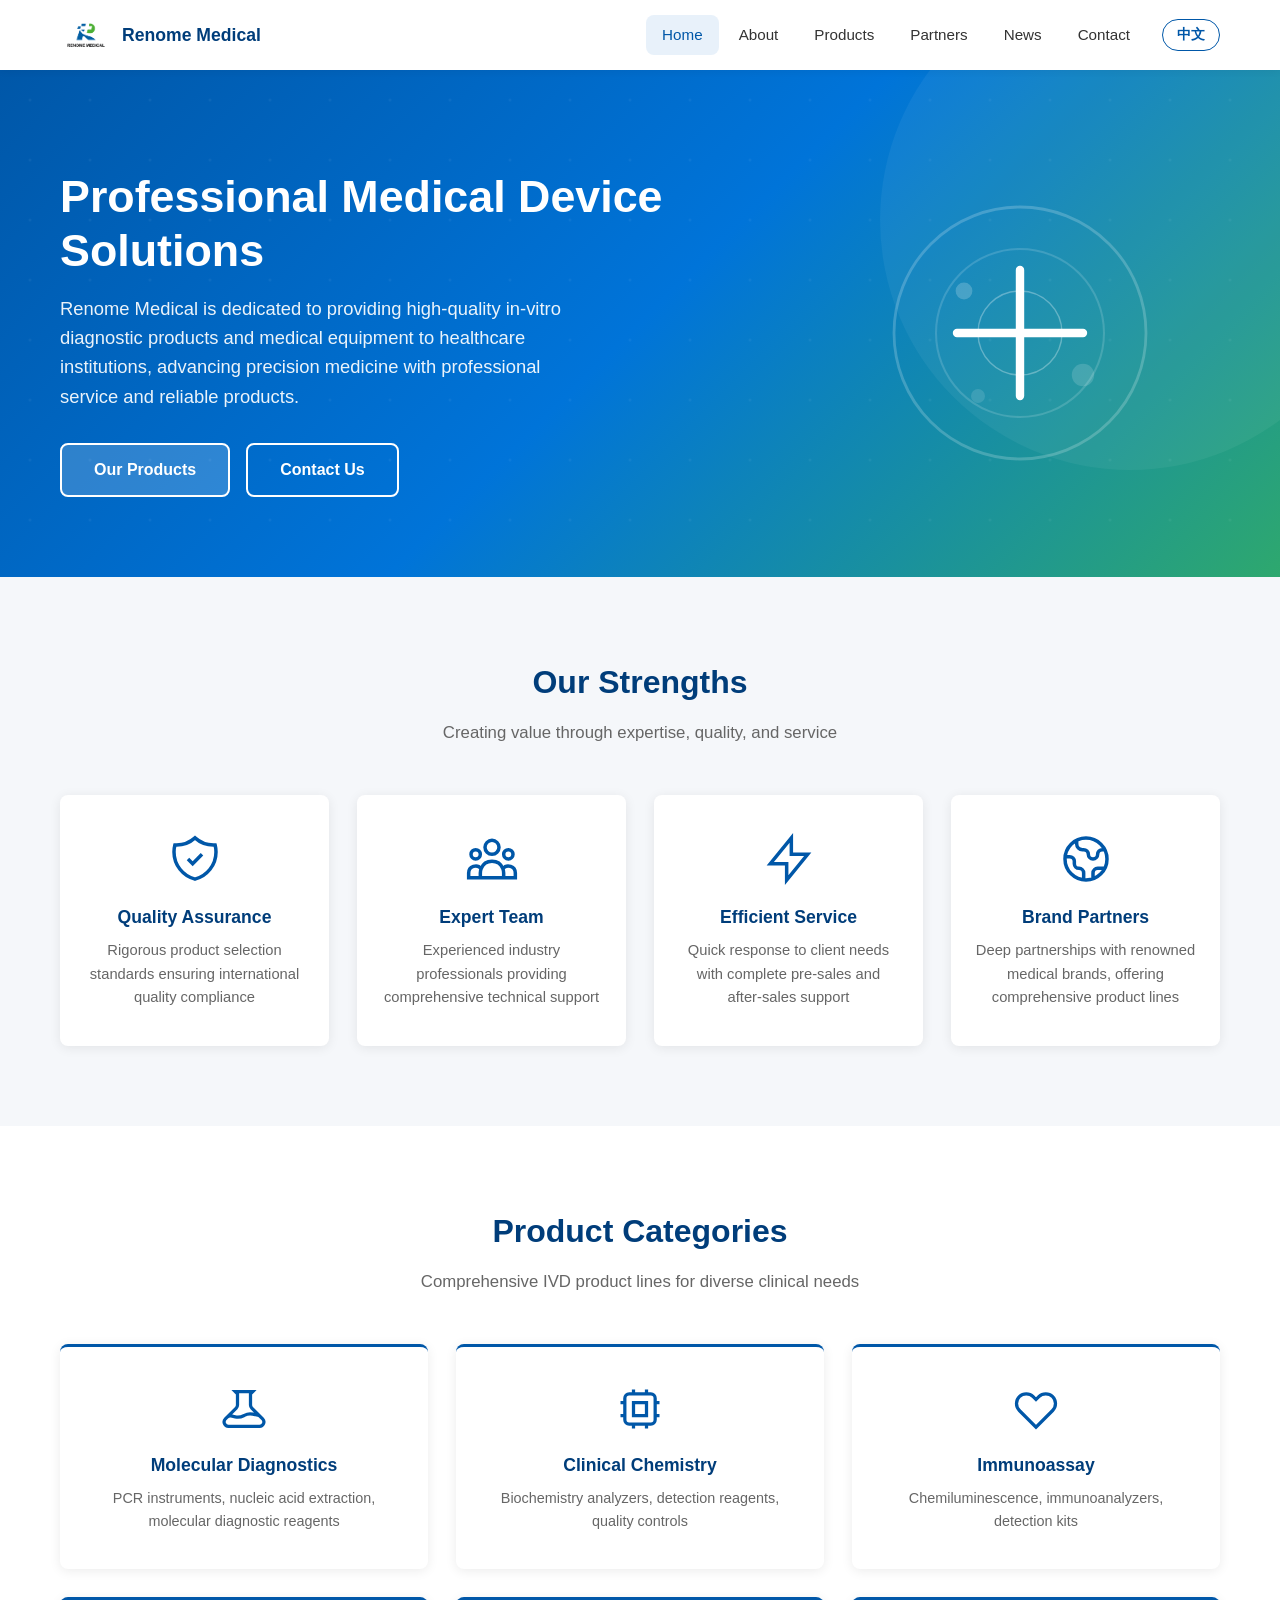
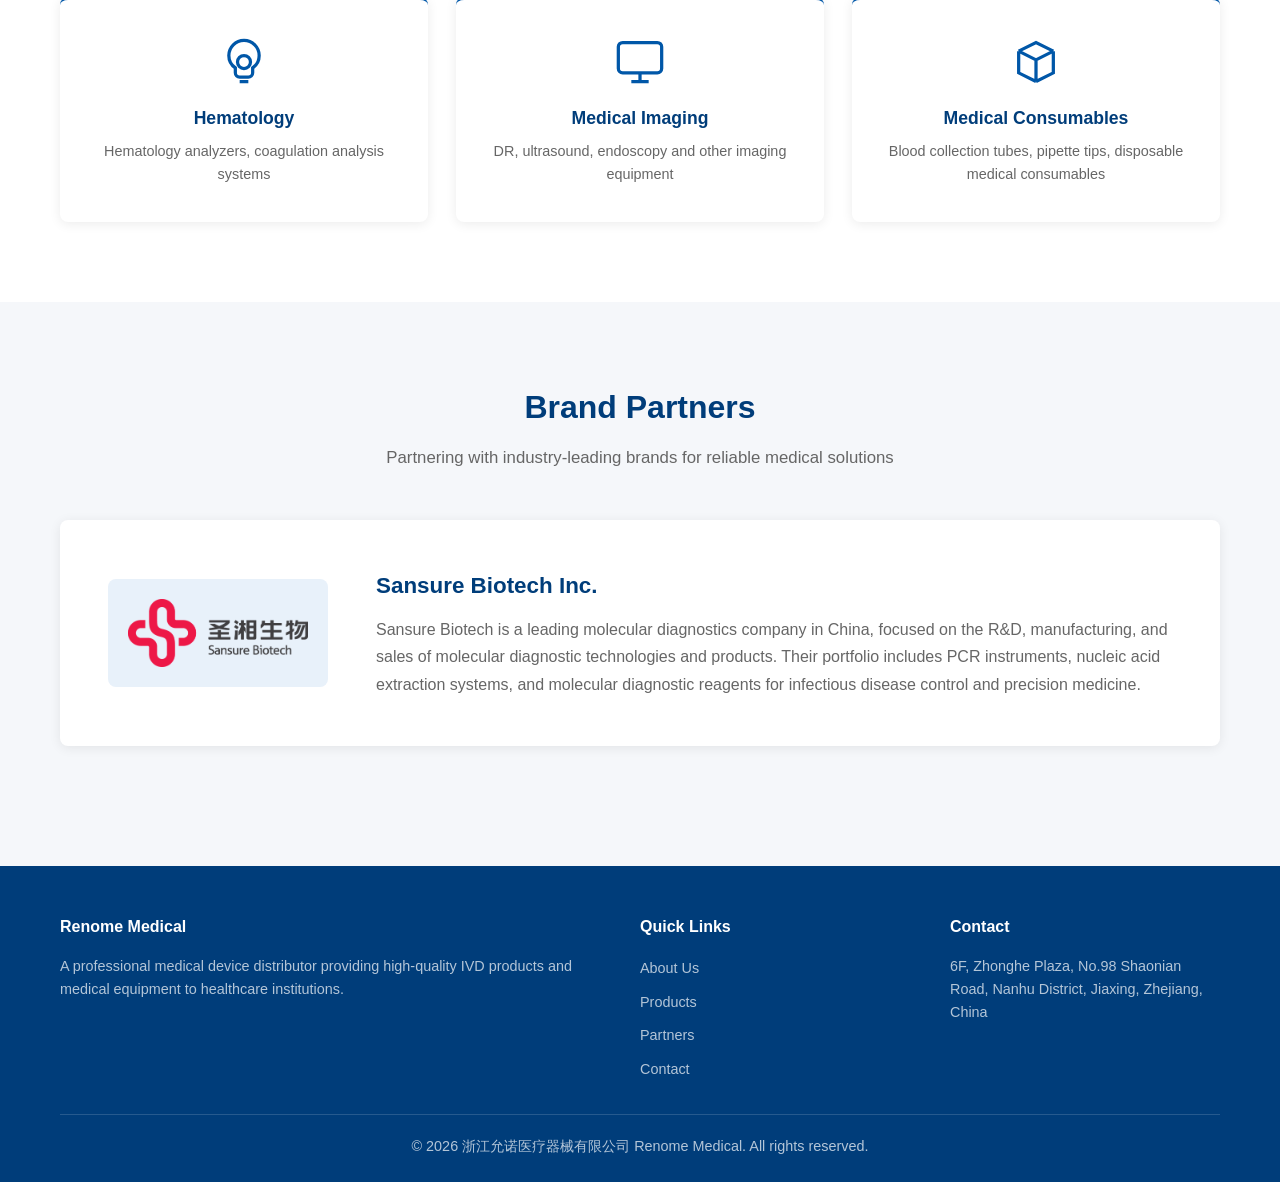
==== index.html @ 8e08216d "Enlarge Renome logo, use Sansure PNG logo" ====
﻿<!DOCTYPE html>
<html lang="zh-CN">
<head>
  <meta charset="UTF-8">
  <meta name="viewport" content="width=device-width,initial-scale=1">
  <title data-cn="浙江允诺医疗器械有限公司 - 专业医疗器械经销商" data-en="Renome Medical - Professional Medical Device Distributor">浙江允诺医疗器械有限公司</title>
  <meta name="description" content="浙江允诺医疗器械有限公司 - Renome Medical. Professional medical device distributor based in Jiaxing, Zhejiang, China.">
  <meta name="keywords" content="medical devices, 医疗器械, Renome Medical, 允诺医疗, molecular diagnostics, 分子诊断, Sansure Biotech, 圣湘生物">
  <link rel="icon" href="logo.png">
  <link rel="stylesheet" href="css/style.css">
  <!-- Google Analytics placeholder -->
  <!-- <script async src="https://www.googletagmanager.com/gtag/js?id=G-XXXXXXXXXX"></script> -->
</head>
<body>
  <!-- Header -->
  <header class="header">
    <div class="container">
      <a href="index.html" class="logo"><img src="logo.png" alt="Renome Medical"><span data-cn="允诺医疗" data-en="Renome Medical">允诺医疗</span></a>
      <button class="mobile-toggle" onclick="toggleNav()" aria-label="Menu">☰</button>
      <nav class="nav">
        <a href="index.html" data-page="index" data-cn="首页" data-en="Home">首页</a>
        <a href="about.html" data-page="about" data-cn="关于我们" data-en="About">关于我们</a>
        <a href="products.html" data-page="products" data-cn="产品中心" data-en="Products">产品中心</a>
        <a href="partners.html" data-page="partners" data-cn="品牌合作" data-en="Partners">品牌合作</a>
        <a href="news.html" data-page="news" data-cn="新闻动态" data-en="News">新闻动态</a>
        <a href="contact.html" data-page="contact" data-cn="联系我们" data-en="Contact">联系我们</a>
        <button class="lang-toggle" onclick="toggleLang()">EN</button>
      </nav>
    </div>
  </header>

  <!-- Hero -->
  <section class="hero">
    <div class="container">
      <div class="hero-content">
        <h1 data-cn="专业医疗器械解决方案" data-en="Professional Medical Device Solutions">专业医疗器械解决方案</h1>
        <p data-cn="浙江允诺医疗器械有限公司致力于为医疗机构提供高品质的体外诊断产品及医疗设备，以专业的服务和可靠的产品助力精准医疗发展。" data-en="Renome Medical is dedicated to providing high-quality in-vitro diagnostic products and medical equipment to healthcare institutions, advancing precision medicine with professional service and reliable products.">浙江允诺医疗器械有限公司致力于为医疗机构提供高品质的体外诊断产品及医疗设备，以专业的服务和可靠的产品助力精准医疗发展。</p>
        <div class="hero-buttons">
          <a href="products.html" class="btn btn-primary" data-cn="产品中心" data-en="Our Products">产品中心</a>
          <a href="contact.html" class="btn btn-outline" data-cn="联系我们" data-en="Contact Us">联系我们</a>
        </div>
      </div>
      <div class="hero-visual">
        <div class="hero-icon">
          <svg viewBox="0 0 200 200" fill="none" xmlns="http://www.w3.org/2000/svg">
            <circle cx="100" cy="100" r="90" stroke="rgba(255,255,255,.2)" stroke-width="2"/>
            <circle cx="100" cy="100" r="60" stroke="rgba(255,255,255,.15)" stroke-width="1.5"/>
            <path d="M100 55v90M55 100h90" stroke="#fff" stroke-width="6" stroke-linecap="round"/>
            <circle cx="100" cy="100" r="30" stroke="rgba(255,255,255,.3)" stroke-width="1"/>
            <circle cx="60" cy="70" r="6" fill="rgba(255,255,255,.2)"/>
            <circle cx="145" cy="130" r="8" fill="rgba(255,255,255,.15)"/>
            <circle cx="70" cy="145" r="5" fill="rgba(255,255,255,.12)"/>
          </svg>
        </div>
      </div>
    </div>
  </section>

  <!-- Strengths -->
  <section class="section strengths">
    <div class="container">
      <h2 class="section-title fade-in" data-cn="我们的优势" data-en="Our Strengths">我们的优势</h2>
      <p class="section-subtitle fade-in" data-cn="以专业、品质、服务为核心，为客户创造价值" data-en="Creating value through expertise, quality, and service">以专业、品质、服务为核心，为客户创造价值</p>
      <div class="strengths-grid">
        <div class="strength-card fade-in">
          <div class="strength-icon"><svg viewBox="0 0 24 24" fill="none" stroke="currentColor" stroke-width="1.5"><path d="M9 12l2 2 4-4m5.618-4.016A11.955 11.955 0 0112 2.944a11.955 11.955 0 01-8.618 3.04A12.02 12.02 0 003 9c0 5.591 3.824 10.29 9 11.622 5.176-1.332 9-6.03 9-11.622 0-1.042-.133-2.052-.382-3.016z"/></svg></div>
          <h3 data-cn="品质保障" data-en="Quality Assurance">品质保障</h3>
          <p data-cn="严格的产品筛选标准，确保每一件产品都符合国际质量标准" data-en="Rigorous product selection standards ensuring international quality compliance">严格的产品筛选标准，确保每一件产品都符合国际质量标准</p>
        </div>
        <div class="strength-card fade-in">
          <div class="strength-icon"><svg viewBox="0 0 24 24" fill="none" stroke="currentColor" stroke-width="1.5"><path d="M17 20h5v-2a3 3 0 00-5.356-1.857M17 20H7m10 0v-2c0-.656-.126-1.283-.356-1.857M7 20H2v-2a3 3 0 015.356-1.857M7 20v-2c0-.656.126-1.283.356-1.857m0 0a5.002 5.002 0 019.288 0M15 7a3 3 0 11-6 0 3 3 0 016 0zm6 3a2 2 0 11-4 0 2 2 0 014 0zM7 10a2 2 0 11-4 0 2 2 0 014 0z"/></svg></div>
          <h3 data-cn="专业团队" data-en="Expert Team">专业团队</h3>
          <p data-cn="拥有丰富的行业经验和专业技术团队，提供全方位技术支持" data-en="Experienced industry professionals providing comprehensive technical support">拥有丰富的行业经验和专业技术团队，提供全方位技术支持</p>
        </div>
        <div class="strength-card fade-in">
          <div class="strength-icon"><svg viewBox="0 0 24 24" fill="none" stroke="currentColor" stroke-width="1.5"><path d="M13 10V3L4 14h7v7l9-11h-7z"/></svg></div>
          <h3 data-cn="高效服务" data-en="Efficient Service">高效服务</h3>
          <p data-cn="快速响应客户需求，完善的售前咨询和售后服务体系" data-en="Quick response to client needs with complete pre-sales and after-sales support">快速响应客户需求，完善的售前咨询和售后服务体系</p>
        </div>
        <div class="strength-card fade-in">
          <div class="strength-icon"><svg viewBox="0 0 24 24" fill="none" stroke="currentColor" stroke-width="1.5"><path d="M3.055 11H5a2 2 0 012 2v1a2 2 0 002 2 2 2 0 012 2v2.945M8 3.935V5.5A2.5 2.5 0 0010.5 8h.5a2 2 0 012 2 2 2 0 104 0 2 2 0 012-2h1.064M15 20.488V18a2 2 0 012-2h3.064M21 12a9 9 0 11-18 0 9 9 0 0118 0z"/></svg></div>
          <h3 data-cn="品牌合作" data-en="Brand Partners">品牌合作</h3>
          <p data-cn="与国内外知名医疗品牌深度合作，产品线覆盖全面" data-en="Deep partnerships with renowned medical brands, offering comprehensive product lines">与国内外知名医疗品牌深度合作，产品线覆盖全面</p>
        </div>
      </div>
    </div>
  </section>

  <!-- Product Overview -->
  <section class="section">
    <div class="container">
      <h2 class="section-title fade-in" data-cn="产品中心" data-en="Product Categories">产品中心</h2>
      <p class="section-subtitle fade-in" data-cn="覆盖体外诊断全产品线，满足不同临床需求" data-en="Comprehensive IVD product lines for diverse clinical needs">覆盖体外诊断全产品线，满足不同临床需求</p>
      <div class="products-grid">
        <div class="product-card fade-in" onclick="location.href='products.html'">
          <div class="product-icon"><svg viewBox="0 0 24 24" fill="none" stroke="currentColor" stroke-width="1.5"><path d="M19.428 15.428a2 2 0 00-1.022-.547l-2.387-.477a6 6 0 00-3.86.517l-.318.158a6 6 0 01-3.86.517L6.05 15.21a2 2 0 00-1.806.547M8 4h8l-1 1v5.172a2 2 0 00.586 1.414l5 5c1.26 1.26.367 3.414-1.415 3.414H4.828c-1.782 0-2.674-2.154-1.414-3.414l5-5A2 2 0 009 10.172V5L8 4z"/></svg></div>
          <h3 data-cn="分子诊断" data-en="Molecular Diagnostics">分子诊断</h3>
          <p data-cn="PCR仪器、核酸提取、分子诊断试剂" data-en="PCR instruments, nucleic acid extraction, molecular diagnostic reagents">PCR仪器、核酸提取、分子诊断试剂</p>
        </div>
        <div class="product-card fade-in" onclick="location.href='products.html'">
          <div class="product-icon"><svg viewBox="0 0 24 24" fill="none" stroke="currentColor" stroke-width="1.5"><path d="M9 3v2m6-2v2M9 19v2m6-2v2M5 9H3m2 6H3m18-6h-2m2 6h-2M7 19h10a2 2 0 002-2V7a2 2 0 00-2-2H7a2 2 0 00-2 2v10a2 2 0 002 2zM9 9h6v6H9V9z"/></svg></div>
          <h3 data-cn="临床化学" data-en="Clinical Chemistry">临床化学</h3>
          <p data-cn="生化分析仪、检测试剂、质控品" data-en="Biochemistry analyzers, detection reagents, quality controls">生化分析仪、检测试剂、质控品</p>
        </div>
        <div class="product-card fade-in" onclick="location.href='products.html'">
          <div class="product-icon"><svg viewBox="0 0 24 24" fill="none" stroke="currentColor" stroke-width="1.5"><path d="M4.318 6.318a4.5 4.5 0 000 6.364L12 20.364l7.682-7.682a4.5 4.5 0 00-6.364-6.364L12 7.636l-1.318-1.318a4.5 4.5 0 00-6.364 0z"/></svg></div>
          <h3 data-cn="免疫诊断" data-en="Immunoassay">免疫诊断</h3>
          <p data-cn="化学发光、免疫分析仪、检测试剂盒" data-en="Chemiluminescence, immunoanalyzers, detection kits">化学发光、免疫分析仪、检测试剂盒</p>
        </div>
        <div class="product-card fade-in" onclick="location.href='products.html'">
          <div class="product-icon"><svg viewBox="0 0 24 24" fill="none" stroke="currentColor" stroke-width="1.5"><circle cx="12" cy="12" r="3"/><path d="M12 2a7 7 0 017 7c0 2.38-1.19 4.47-3 5.74V17a2 2 0 01-2 2h-4a2 2 0 01-2-2v-2.26C6.19 13.47 5 11.38 5 9a7 7 0 017-7zM10 21h4"/></svg></div>
          <h3 data-cn="血液分析" data-en="Hematology">血液分析</h3>
          <p data-cn="血液分析仪、血凝分析系统" data-en="Hematology analyzers, coagulation analysis systems">血液分析仪、血凝分析系统</p>
        </div>
        <div class="product-card fade-in" onclick="location.href='products.html'">
          <div class="product-icon"><svg viewBox="0 0 24 24" fill="none" stroke="currentColor" stroke-width="1.5"><rect x="2" y="3" width="20" height="14" rx="2"/><path d="M8 21h8M12 17v4"/></svg></div>
          <h3 data-cn="医学影像" data-en="Medical Imaging">医学影像</h3>
          <p data-cn="DR、超声、内窥镜等影像设备" data-en="DR, ultrasound, endoscopy and other imaging equipment">DR、超声、内窥镜等影像设备</p>
        </div>
        <div class="product-card fade-in" onclick="location.href='products.html'">
          <div class="product-icon"><svg viewBox="0 0 24 24" fill="none" stroke="currentColor" stroke-width="1.5"><path d="M20 7l-8-4-8 4m16 0l-8 4m8-4v10l-8 4m0-10L4 7m8 4v10M4 7v10l8 4"/></svg></div>
          <h3 data-cn="医用耗材" data-en="Medical Consumables">医用耗材</h3>
          <p data-cn="采血管、移液器吸头、一次性医用耗材" data-en="Blood collection tubes, pipette tips, disposable medical consumables">采血管、移液器吸头、一次性医用耗材</p>
        </div>
      </div>
    </div>
  </section>

  <!-- Partners Preview -->
  <section class="section partners">
    <div class="container">
      <h2 class="section-title fade-in" data-cn="品牌合作伙伴" data-en="Brand Partners">品牌合作伙伴</h2>
      <p class="section-subtitle fade-in" data-cn="携手行业领先品牌，提供可靠的医疗解决方案" data-en="Partnering with industry-leading brands for reliable medical solutions">携手行业领先品牌，提供可靠的医疗解决方案</p>
      <div class="partner-featured fade-in">
        <div class="partner-logo"><img src="images/sansure-logo.png" alt="Sansure Biotech 圣湘生物"></div>
        <div class="partner-info">
          <h3 data-cn="圣湘生物科技股份有限公司" data-en="Sansure Biotech Inc.">圣湘生物科技股份有限公司</h3>
          <p data-cn="圣湘生物是国内领先的分子诊断企业，专注于分子诊断技术和产品的研发、生产与销售。公司产品涵盖PCR仪器、核酸提取系统、分子诊断试剂等，广泛应用于传染病防控、精准医疗等领域。" data-en="Sansure Biotech is a leading molecular diagnostics company in China, focused on the R&D, manufacturing, and sales of molecular diagnostic technologies and products. Their portfolio includes PCR instruments, nucleic acid extraction systems, and molecular diagnostic reagents for infectious disease control and precision medicine.">圣湘生物是国内领先的分子诊断企业，专注于分子诊断技术和产品的研发、生产与销售。</p>
        </div>
      </div>
    </div>
  </section>

  <!-- Footer -->
  <footer class="footer">
    <div class="container">
      <div class="footer-grid">
        <div>
          <h4 data-cn="浙江允诺医疗器械有限公司" data-en="Renome Medical">浙江允诺医疗器械有限公司</h4>
          <p data-cn="专业的医疗器械经销商，为医疗机构提供高品质的体外诊断产品及医疗设备。" data-en="A professional medical device distributor providing high-quality IVD products and medical equipment to healthcare institutions.">专业的医疗器械经销商，为医疗机构提供高品质的体外诊断产品及医疗设备。</p>
        </div>
        <div>
          <h4 data-cn="快速链接" data-en="Quick Links">快速链接</h4>
          <ul class="footer-links">
            <li><a href="about.html" data-cn="关于我们" data-en="About Us">关于我们</a></li>
            <li><a href="products.html" data-cn="产品中心" data-en="Products">产品中心</a></li>
            <li><a href="partners.html" data-cn="品牌合作" data-en="Partners">品牌合作</a></li>
            <li><a href="contact.html" data-cn="联系我们" data-en="Contact">联系我们</a></li>
          </ul>
        </div>
        <div>
          <h4 data-cn="联系方式" data-en="Contact">联系方式</h4>
          <p data-cn="浙江省嘉兴市南湖区少年路98号中和广场六楼" data-en="6F, Zhonghe Plaza, No.98 Shaonian Road, Nanhu District, Jiaxing, Zhejiang, China">浙江省嘉兴市南湖区少年路98号中和广场六楼</p>
        </div>
      </div>
      <div class="footer-bottom">
        <p>© 2026 浙江允诺医疗器械有限公司 Renome Medical. All rights reserved.</p>
      </div>
    </div>
  </footer>
  <script src="js/main.js"></script>
</body>
</html>
---- css/style.css ----
/* ===== Reset & Base ===== */
*,*::before,*::after{box-sizing:border-box;margin:0;padding:0}
:root{
  --blue:#0057a8;--blue-dark:#003d7a;--blue-light:#e8f1fa;
  --green:#2ea86e;--green-light:#e6f7ee;
  --gray:#f5f7fa;--text:#333;--text-light:#666;
  --white:#fff;--shadow:0 2px 12px rgba(0,0,0,.08);
  --radius:8px;--transition:.3s ease;
}
html{scroll-behavior:smooth}
body{font-family:-apple-system,BlinkMacSystemFont,'Segoe UI',Roboto,'Noto Sans SC',sans-serif;color:var(--text);line-height:1.6;overflow-x:hidden}
a{color:var(--blue);text-decoration:none;transition:color var(--transition)}
a:hover{color:var(--green)}
img{max-width:100%;display:block}
.container{max-width:1200px;margin:0 auto;padding:0 20px}
.section{padding:80px 0}
.section-title{text-align:center;font-size:2rem;color:var(--blue-dark);margin-bottom:12px}
.section-subtitle{text-align:center;color:var(--text-light);margin-bottom:48px;font-size:1.05rem}
.btn{display:inline-block;padding:12px 32px;border-radius:var(--radius);font-weight:600;transition:all var(--transition);cursor:pointer;border:none;font-size:1rem}
.btn-primary{background:var(--blue);color:#fff}.btn-primary:hover{background:var(--blue-dark);color:#fff}
.btn-outline{border:2px solid var(--blue);color:var(--blue);background:transparent}.btn-outline:hover{background:var(--blue);color:#fff}

/* ===== Header ===== */
.header{position:fixed;top:0;left:0;width:100%;z-index:1000;background:rgba(255,255,255,.97);backdrop-filter:blur(8px);box-shadow:0 1px 8px rgba(0,0,0,.06);transition:box-shadow var(--transition)}
.header .container{display:flex;align-items:center;justify-content:space-between;height:70px}
.logo{display:flex;align-items:center;gap:10px}
.logo img{height:52px}
.logo span{font-size:1.1rem;font-weight:700;color:var(--blue-dark)}
.nav{display:flex;align-items:center;gap:4px}
.nav a{padding:8px 16px;border-radius:var(--radius);font-size:.95rem;color:var(--text);font-weight:500;transition:all var(--transition)}
.nav a:hover,.nav a.active{color:var(--blue);background:var(--blue-light)}
.lang-toggle{margin-left:12px;padding:6px 14px;border:1.5px solid var(--blue);border-radius:20px;font-size:.85rem;color:var(--blue);cursor:pointer;font-weight:600;background:transparent;transition:all var(--transition)}
.lang-toggle:hover{background:var(--blue);color:#fff}
.mobile-toggle{display:none;background:none;border:none;font-size:1.5rem;cursor:pointer;color:var(--blue)}

/* ===== Hero ===== */
.hero{margin-top:70px;padding:100px 0 80px;background:linear-gradient(135deg,var(--blue) 0%,#0074d9 50%,var(--green) 100%);position:relative;overflow:hidden;color:#fff}
.hero::before{content:'';position:absolute;inset:0;background:url("data:image/svg+xml,%3Csvg width='60' height='60' xmlns='http://www.w3.org/2000/svg'%3E%3Ccircle cx='30' cy='30' r='1.5' fill='rgba(255,255,255,0.08)'/%3E%3C/svg%3E");opacity:.6}
.hero::after{content:'';position:absolute;right:-100px;top:-100px;width:500px;height:500px;border-radius:50%;background:rgba(255,255,255,.05)}
.hero .container{position:relative;z-index:1;display:flex;align-items:center;gap:60px}
.hero-content{flex:1}
.hero h1{font-size:2.8rem;margin-bottom:16px;line-height:1.2}
.hero p{font-size:1.15rem;opacity:.92;margin-bottom:32px;max-width:540px}
.hero-buttons{display:flex;gap:16px;flex-wrap:wrap}
.hero .btn-primary{background:rgba(255,255,255,.18);border:2px solid #fff}.hero .btn-primary:hover{background:#fff;color:var(--blue)}
.hero .btn-outline{border-color:#fff;color:#fff}.hero .btn-outline:hover{background:#fff;color:var(--blue)}
.hero-visual{flex:0 0 400px;text-align:center}
.hero-icon{width:280px;height:280px;margin:0 auto}
.hero-icon svg{width:100%;height:100%}

/* ===== Strengths ===== */
.strengths{background:var(--gray)}
.strengths-grid{display:grid;grid-template-columns:repeat(4,1fr);gap:28px}
.strength-card{background:#fff;border-radius:var(--radius);padding:36px 24px;text-align:center;box-shadow:var(--shadow);transition:transform var(--transition)}
.strength-card:hover{transform:translateY(-4px)}
.strength-icon{width:56px;height:56px;margin:0 auto 16px;color:var(--blue)}
.strength-icon svg{width:100%;height:100%}
.strength-card h3{font-size:1.1rem;color:var(--blue-dark);margin-bottom:8px}
.strength-card p{font-size:.92rem;color:var(--text-light)}

/* ===== Products ===== */
.products-grid{display:grid;grid-template-columns:repeat(3,1fr);gap:28px}
.product-card{background:#fff;border-radius:var(--radius);padding:36px 28px;text-align:center;box-shadow:var(--shadow);border-top:3px solid var(--blue);transition:all var(--transition);cursor:pointer}
.product-card:hover{transform:translateY(-4px);border-top-color:var(--green)}
.product-icon{width:52px;height:52px;margin:0 auto 16px;color:var(--blue)}
.product-icon svg{width:100%;height:100%}
.product-card h3{font-size:1.1rem;color:var(--blue-dark);margin-bottom:8px}
.product-card p{font-size:.9rem;color:var(--text-light)}

/* ===== Partners ===== */
.partners{background:var(--gray)}
.partner-featured{background:#fff;border-radius:var(--radius);padding:48px;box-shadow:var(--shadow);display:flex;align-items:center;gap:48px;margin-bottom:40px}
.partner-featured .partner-logo{flex:0 0 220px;min-height:100px;background:var(--blue-light);border-radius:var(--radius);display:flex;align-items:center;justify-content:center;font-size:1.4rem;font-weight:700;color:var(--blue);padding:20px}
.partner-featured .partner-logo img{max-width:180px;max-height:80px;object-fit:contain}
.partner-featured .partner-info{flex:1}
.partner-featured h3{font-size:1.4rem;color:var(--blue-dark);margin-bottom:12px}
.partner-featured p{color:var(--text-light);line-height:1.7}
.partner-grid{display:grid;grid-template-columns:repeat(4,1fr);gap:20px}
.partner-slot{background:#fff;border-radius:var(--radius);padding:32px;text-align:center;box-shadow:var(--shadow);color:var(--text-light);font-size:.9rem;border:2px dashed #ddd}

/* ===== About ===== */
.about-content{display:grid;grid-template-columns:1fr 1fr;gap:48px;align-items:center}
.about-text h3{font-size:1.3rem;color:var(--blue-dark);margin-bottom:12px}
.about-text p{color:var(--text-light);margin-bottom:20px;line-height:1.8}
.about-visual{background:linear-gradient(135deg,var(--blue-light),var(--green-light));border-radius:var(--radius);padding:48px;text-align:center}
.about-visual .stat{margin-bottom:24px}
.about-visual .stat-num{font-size:2.4rem;font-weight:700;color:var(--blue)}
.about-visual .stat-label{font-size:.9rem;color:var(--text-light)}
.values-grid{display:grid;grid-template-columns:repeat(3,1fr);gap:24px;margin-top:48px}
.value-card{text-align:center;padding:24px}
.value-card h4{color:var(--blue);margin-bottom:8px}
.value-card p{font-size:.9rem;color:var(--text-light)}

/* ===== News ===== */
.news-placeholder{text-align:center;padding:60px;background:var(--gray);border-radius:var(--radius);color:var(--text-light)}
.news-placeholder svg{width:64px;height:64px;margin:0 auto 16px;color:var(--blue);opacity:.4}

/* ===== Contact ===== */
.contact{background:var(--gray)}
.contact-grid{display:grid;grid-template-columns:1fr 1fr;gap:48px}
.contact-form{background:#fff;border-radius:var(--radius);padding:36px;box-shadow:var(--shadow)}
.form-group{margin-bottom:20px}
.form-group label{display:block;font-weight:600;margin-bottom:6px;font-size:.9rem;color:var(--blue-dark)}
.form-group input,.form-group textarea,.form-group select{width:100%;padding:12px 16px;border:1.5px solid #ddd;border-radius:var(--radius);font-size:.95rem;font-family:inherit;transition:border var(--transition)}
.form-group input:focus,.form-group textarea:focus{outline:none;border-color:var(--blue)}
.form-group textarea{resize:vertical;min-height:120px}
.contact-info{display:flex;flex-direction:column;gap:24px}
.info-card{background:#fff;border-radius:var(--radius);padding:24px;box-shadow:var(--shadow);display:flex;align-items:flex-start;gap:16px}
.info-card svg{flex:0 0 24px;color:var(--blue);margin-top:2px}
.info-card h4{font-size:.95rem;color:var(--blue-dark);margin-bottom:4px}
.info-card p{font-size:.9rem;color:var(--text-light)}
.map-container{background:#fff;border-radius:var(--radius);overflow:hidden;box-shadow:var(--shadow);margin-top:24px}
.map-container iframe{width:100%;height:250px;border:none}

/* ===== Footer ===== */
.footer{background:var(--blue-dark);color:rgba(255,255,255,.8);padding:48px 0 24px}
.footer-grid{display:grid;grid-template-columns:2fr 1fr 1fr;gap:40px;margin-bottom:32px}
.footer h4{color:#fff;margin-bottom:16px;font-size:1rem}
.footer p,.footer a{font-size:.9rem;color:rgba(255,255,255,.7)}
.footer a:hover{color:#fff}
.footer-links{list-style:none;display:flex;flex-direction:column;gap:8px}
.footer-bottom{border-top:1px solid rgba(255,255,255,.15);padding-top:20px;text-align:center;font-size:.85rem;color:rgba(255,255,255,.5)}

/* ===== Animations ===== */
.fade-in{opacity:0;transform:translateY(24px);transition:opacity .6s,transform .6s}
.fade-in.visible{opacity:1;transform:none}

/* ===== Responsive ===== */
@media(max-width:992px){
  .hero .container{flex-direction:column;text-align:center}
  .hero p{margin-left:auto;margin-right:auto}
  .hero-buttons{justify-content:center}
  .hero-visual{flex:none;width:100%;max-width:300px}
  .strengths-grid{grid-template-columns:repeat(2,1fr)}
  .products-grid{grid-template-columns:repeat(2,1fr)}
  .about-content{grid-template-columns:1fr}
  .contact-grid{grid-template-columns:1fr}
  .footer-grid{grid-template-columns:1fr}
  .partner-featured{flex-direction:column;text-align:center}
}
@media(max-width:768px){
  .nav{position:fixed;top:70px;left:0;right:0;background:#fff;flex-direction:column;padding:20px;box-shadow:var(--shadow);transform:translateY(-120%);transition:transform var(--transition);z-index:999}
  .nav.open{transform:translateY(0)}
  .mobile-toggle{display:block}
  .lang-toggle{margin-left:0;margin-top:8px}
  .hero h1{font-size:2rem}
  .section{padding:60px 0}
  .strengths-grid,.products-grid{grid-template-columns:1fr}
  .partner-grid{grid-template-columns:repeat(2,1fr)}
  .values-grid{grid-template-columns:1fr}
}
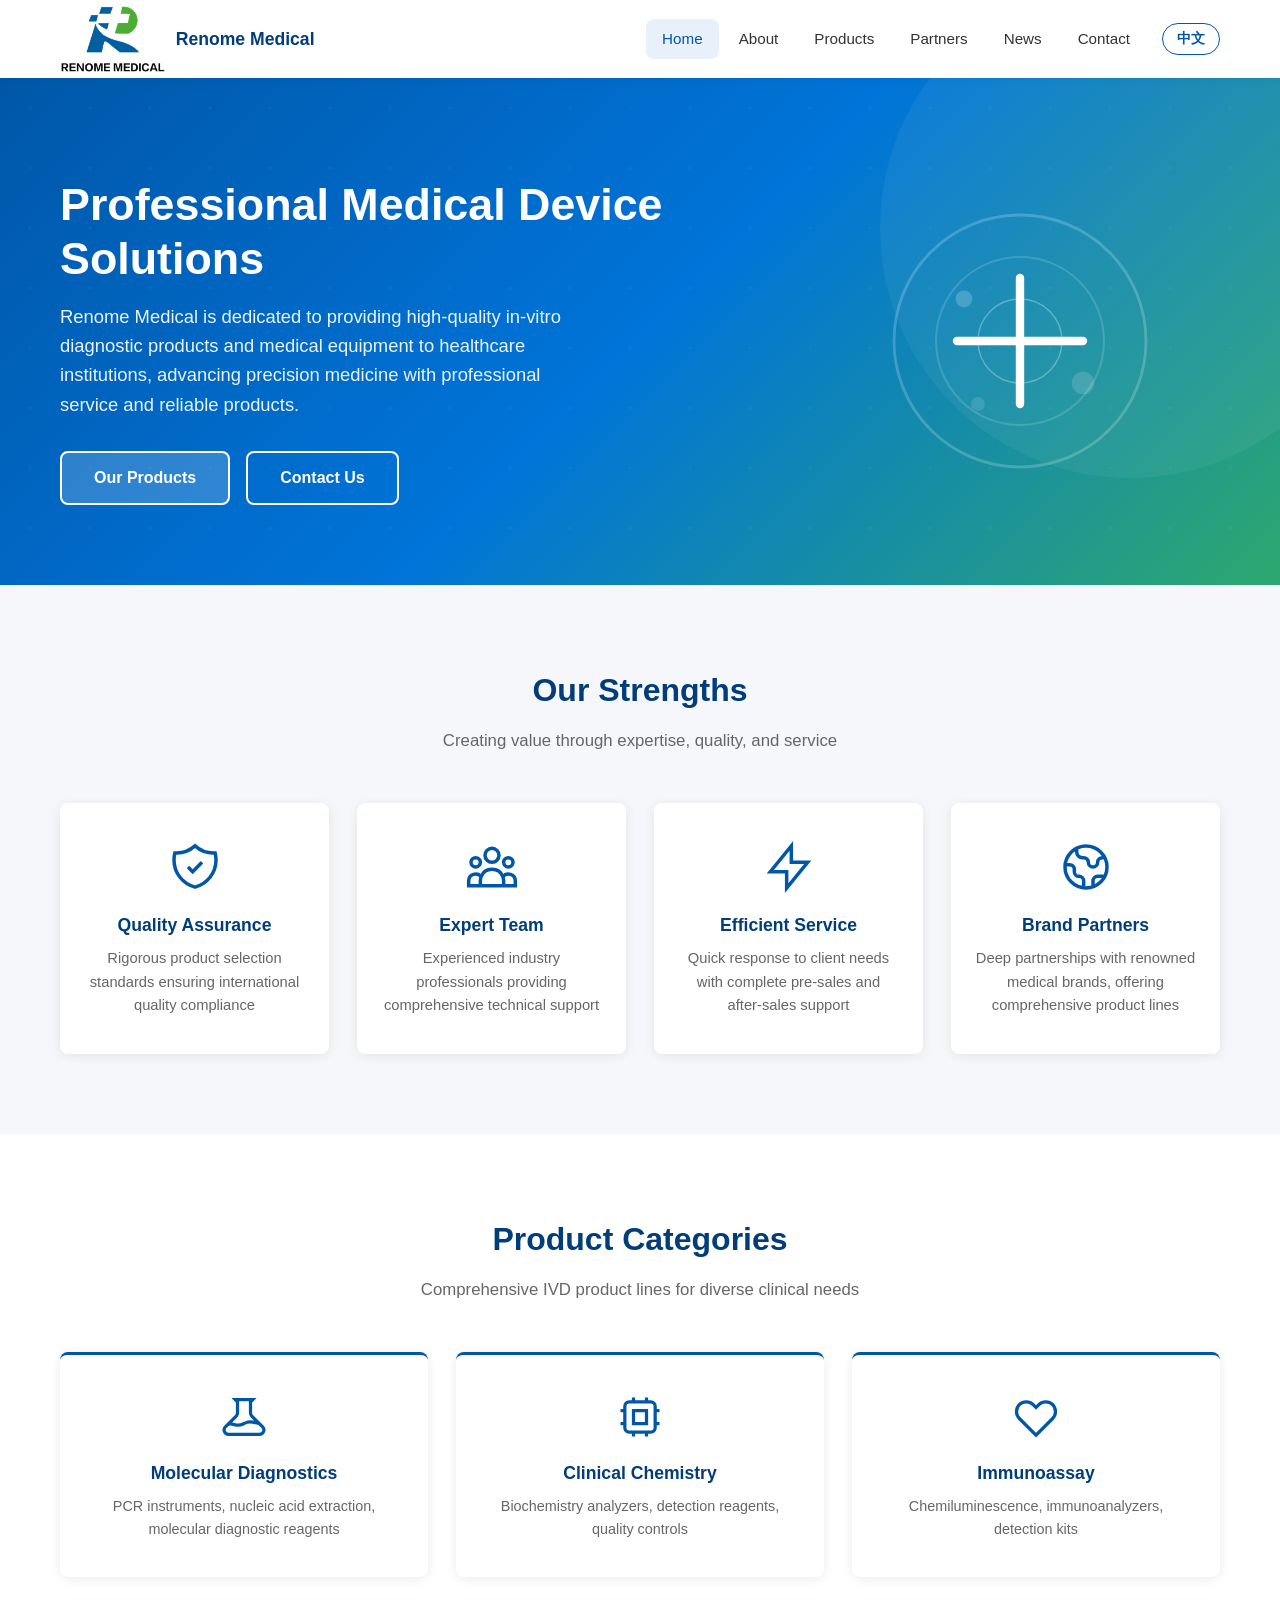
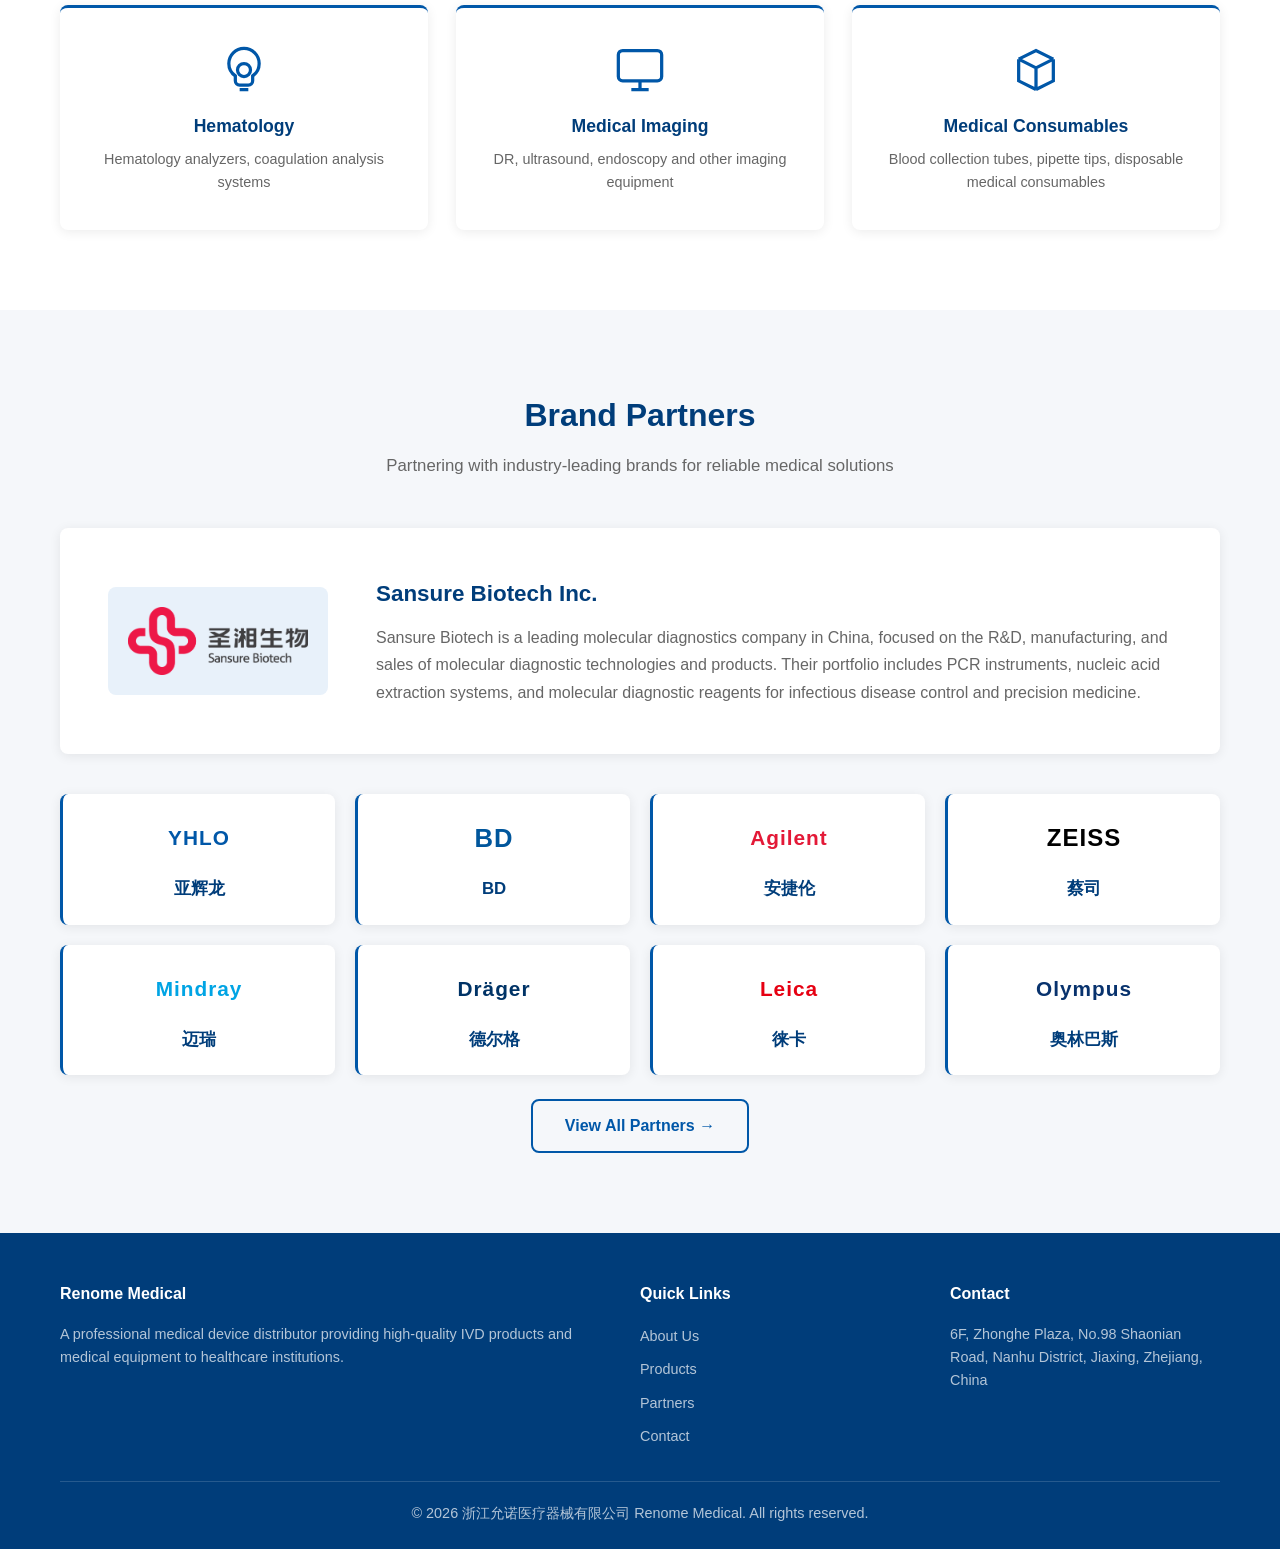
==== commit 922b2f38: "Add all distributor brands and partners with logos" ====
--- a/index.html
+++ b/index.html
@@ -138,6 +138,19 @@
           <p data-cn="圣湘生物是国内领先的分子诊断企业，专注于分子诊断技术和产品的研发、生产与销售。公司产品涵盖PCR仪器、核酸提取系统、分子诊断试剂等，广泛应用于传染病防控、精准医疗等领域。" data-en="Sansure Biotech is a leading molecular diagnostics company in China, focused on the R&D, manufacturing, and sales of molecular diagnostic technologies and products. Their portfolio includes PCR instruments, nucleic acid extraction systems, and molecular diagnostic reagents for infectious disease control and precision medicine.">圣湘生物是国内领先的分子诊断企业，专注于分子诊断技术和产品的研发、生产与销售。</p>
         </div>
       </div>
+      <div class="partner-grid fade-in" style="margin-top:24px">
+        <div class="partner-card"><div class="brand-logo"><span class="brand-logo-text">YHLO</span></div><div class="brand-cn">亚辉龙</div></div>
+        <div class="partner-card"><div class="brand-logo"><span class="brand-logo-text" style="color:#00569c;font-size:1.6rem">BD</span></div><div class="brand-cn">BD</div></div>
+        <div class="partner-card"><div class="brand-logo"><span class="brand-logo-text" style="color:#e31937">Agilent</span></div><div class="brand-cn">安捷伦</div></div>
+        <div class="partner-card"><div class="brand-logo"><span class="brand-logo-text" style="color:#000;font-size:1.5rem">ZEISS</span></div><div class="brand-cn">蔡司</div></div>
+        <div class="partner-card"><div class="brand-logo"><span class="brand-logo-text" style="color:#00a4e4">Mindray</span></div><div class="brand-cn">迈瑞</div></div>
+        <div class="partner-card"><div class="brand-logo"><span class="brand-logo-text" style="color:#003366">Dräger</span></div><div class="brand-cn">德尔格</div></div>
+        <div class="partner-card"><div class="brand-logo"><span class="brand-logo-text" style="color:#e60012">Leica</span></div><div class="brand-cn">徕卡</div></div>
+        <div class="partner-card"><div class="brand-logo"><span class="brand-logo-text" style="color:#08326d">Olympus</span></div><div class="brand-cn">奥林巴斯</div></div>
+      </div>
+      <div style="text-align:center;margin-top:24px" class="fade-in">
+        <a href="partners.html" class="btn btn-outline" data-cn="查看全部合作伙伴 →" data-en="View All Partners →">查看全部合作伙伴 →</a>
+      </div>
     </div>
   </section>
 
--- a/css/style.css
+++ b/css/style.css
@@ -22,9 +22,9 @@
 
 /* ===== Header ===== */
 .header{position:fixed;top:0;left:0;width:100%;z-index:1000;background:rgba(255,255,255,.97);backdrop-filter:blur(8px);box-shadow:0 1px 8px rgba(0,0,0,.06);transition:box-shadow var(--transition)}
-.header .container{display:flex;align-items:center;justify-content:space-between;height:70px}
+.header .container{display:flex;align-items:center;justify-content:space-between;height:78px}
 .logo{display:flex;align-items:center;gap:10px}
-.logo img{height:52px}
+.logo img{height:68px}
 .logo span{font-size:1.1rem;font-weight:700;color:var(--blue-dark)}
 .nav{display:flex;align-items:center;gap:4px}
 .nav a{padding:8px 16px;border-radius:var(--radius);font-size:.95rem;color:var(--text);font-weight:500;transition:all var(--transition)}
@@ -34,7 +34,7 @@
 .mobile-toggle{display:none;background:none;border:none;font-size:1.5rem;cursor:pointer;color:var(--blue)}
 
 /* ===== Hero ===== */
-.hero{margin-top:70px;padding:100px 0 80px;background:linear-gradient(135deg,var(--blue) 0%,#0074d9 50%,var(--green) 100%);position:relative;overflow:hidden;color:#fff}
+.hero{margin-top:78px;padding:100px 0 80px;background:linear-gradient(135deg,var(--blue) 0%,#0074d9 50%,var(--green) 100%);position:relative;overflow:hidden;color:#fff}
 .hero::before{content:'';position:absolute;inset:0;background:url("data:image/svg+xml,%3Csvg width='60' height='60' xmlns='http://www.w3.org/2000/svg'%3E%3Ccircle cx='30' cy='30' r='1.5' fill='rgba(255,255,255,0.08)'/%3E%3C/svg%3E");opacity:.6}
 .hero::after{content:'';position:absolute;right:-100px;top:-100px;width:500px;height:500px;border-radius:50%;background:rgba(255,255,255,.05)}
 .hero .container{position:relative;z-index:1;display:flex;align-items:center;gap:60px}
@@ -77,6 +77,17 @@
 .partner-featured p{color:var(--text-light);line-height:1.7}
 .partner-grid{display:grid;grid-template-columns:repeat(4,1fr);gap:20px}
 .partner-slot{background:#fff;border-radius:var(--radius);padding:32px;text-align:center;box-shadow:var(--shadow);color:var(--text-light);font-size:.9rem;border:2px dashed #ddd}
+.partner-category{margin-bottom:48px}
+.partner-category h3{font-size:1.3rem;color:var(--blue-dark);margin-bottom:8px;padding-bottom:8px;border-bottom:2px solid var(--blue)}
+.partner-category .category-subtitle{color:var(--text-light);font-size:.95rem;margin-bottom:20px}
+.partner-card{background:#fff;border-radius:var(--radius);padding:20px 16px;text-align:center;box-shadow:var(--shadow);transition:transform var(--transition);border-left:3px solid var(--blue);display:flex;flex-direction:column;align-items:center;gap:8px}
+.partner-card:hover{transform:translateY(-4px)}
+.partner-card .brand-logo{height:50px;display:flex;align-items:center;justify-content:center;margin-bottom:4px}
+.partner-card .brand-logo img{max-height:50px;max-width:120px;object-fit:contain}
+.partner-card .brand-logo-text{font-size:1.3rem;font-weight:700;color:var(--blue);letter-spacing:1px;line-height:1.2}
+.partner-card .brand-cn{font-size:1.05rem;font-weight:600;color:var(--blue-dark);margin-bottom:2px}
+.partner-card .brand-en{font-size:.85rem;color:var(--text-light)}
+.partner-card .brand-desc{font-size:.8rem;color:var(--text-light);margin-top:2px}
 
 /* ===== About ===== */
 .about-content{display:grid;grid-template-columns:1fr 1fr;gap:48px;align-items:center}
@@ -139,7 +150,7 @@
   .partner-featured{flex-direction:column;text-align:center}
 }
 @media(max-width:768px){
-  .nav{position:fixed;top:70px;left:0;right:0;background:#fff;flex-direction:column;padding:20px;box-shadow:var(--shadow);transform:translateY(-120%);transition:transform var(--transition);z-index:999}
+  .nav{position:fixed;top:78px;left:0;right:0;background:#fff;flex-direction:column;padding:20px;box-shadow:var(--shadow);transform:translateY(-120%);transition:transform var(--transition);z-index:999}
   .nav.open{transform:translateY(0)}
   .mobile-toggle{display:block}
   .lang-toggle{margin-left:0;margin-top:8px}
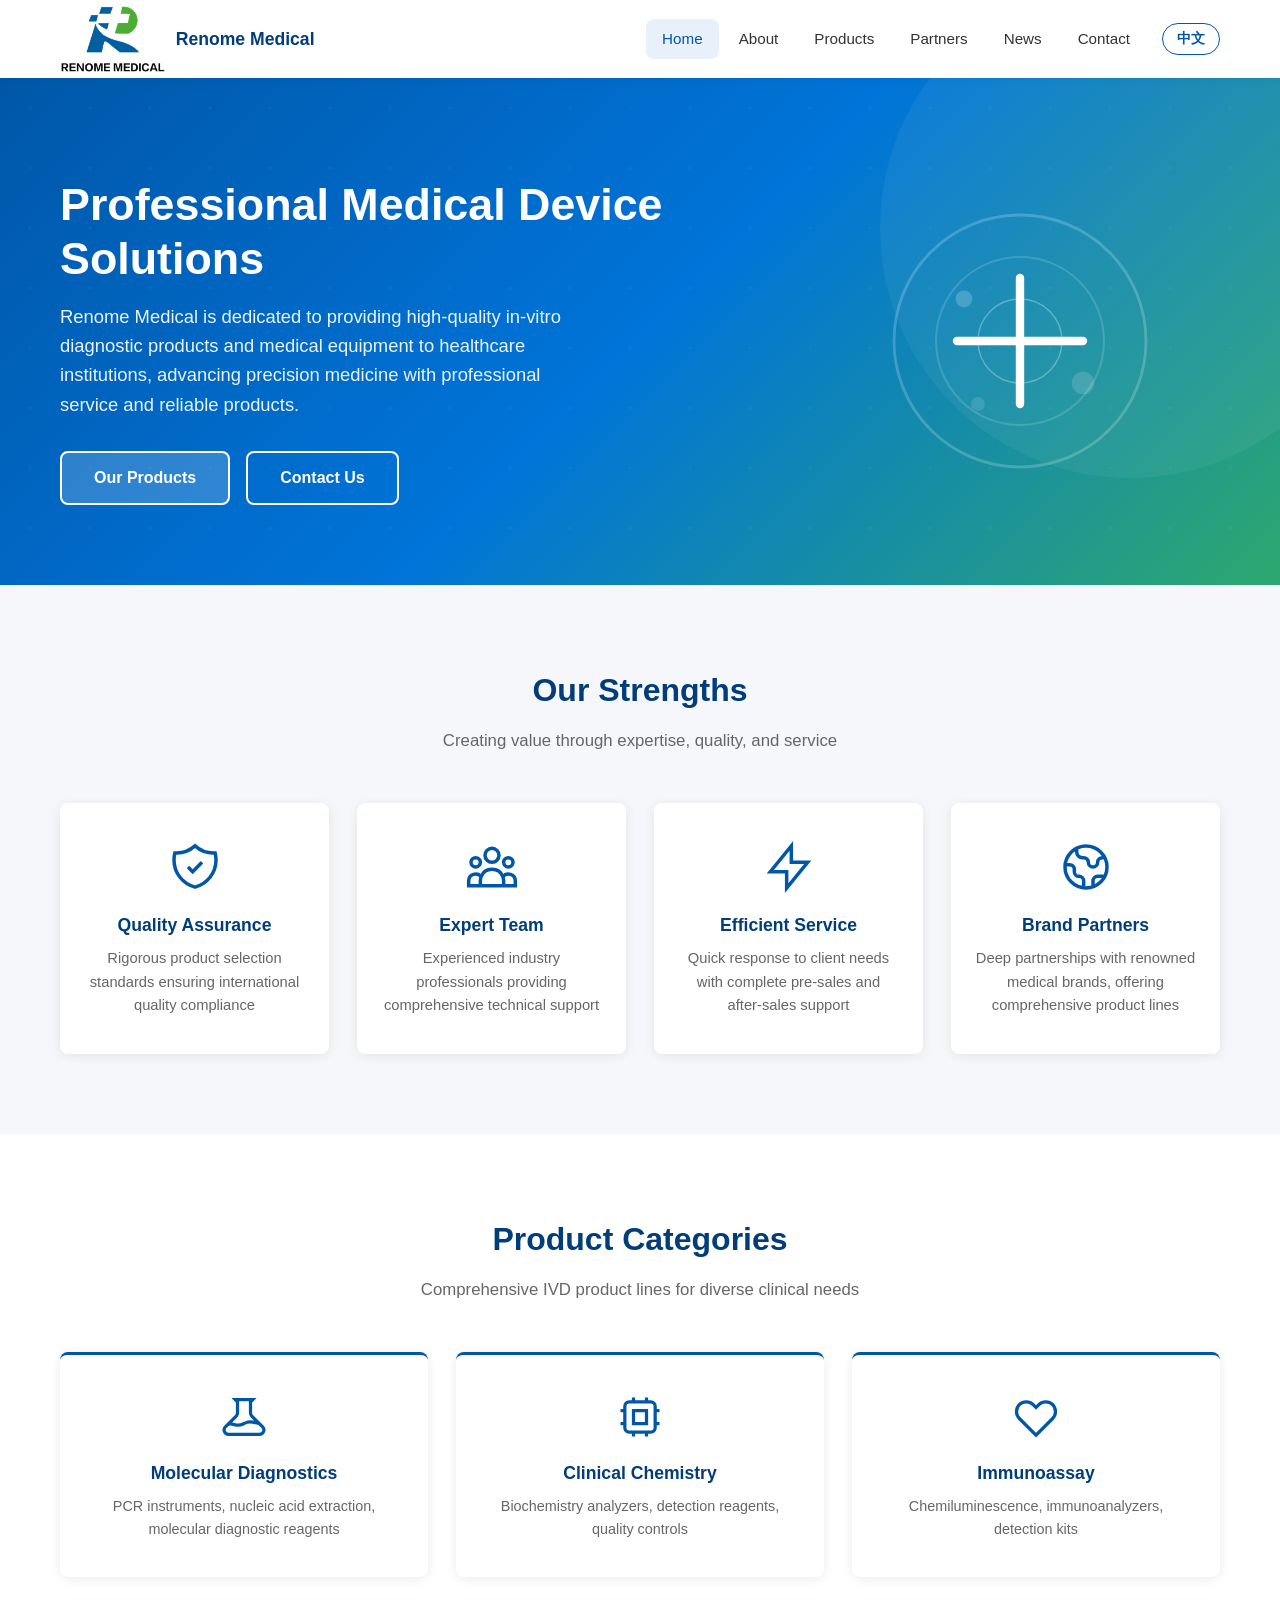
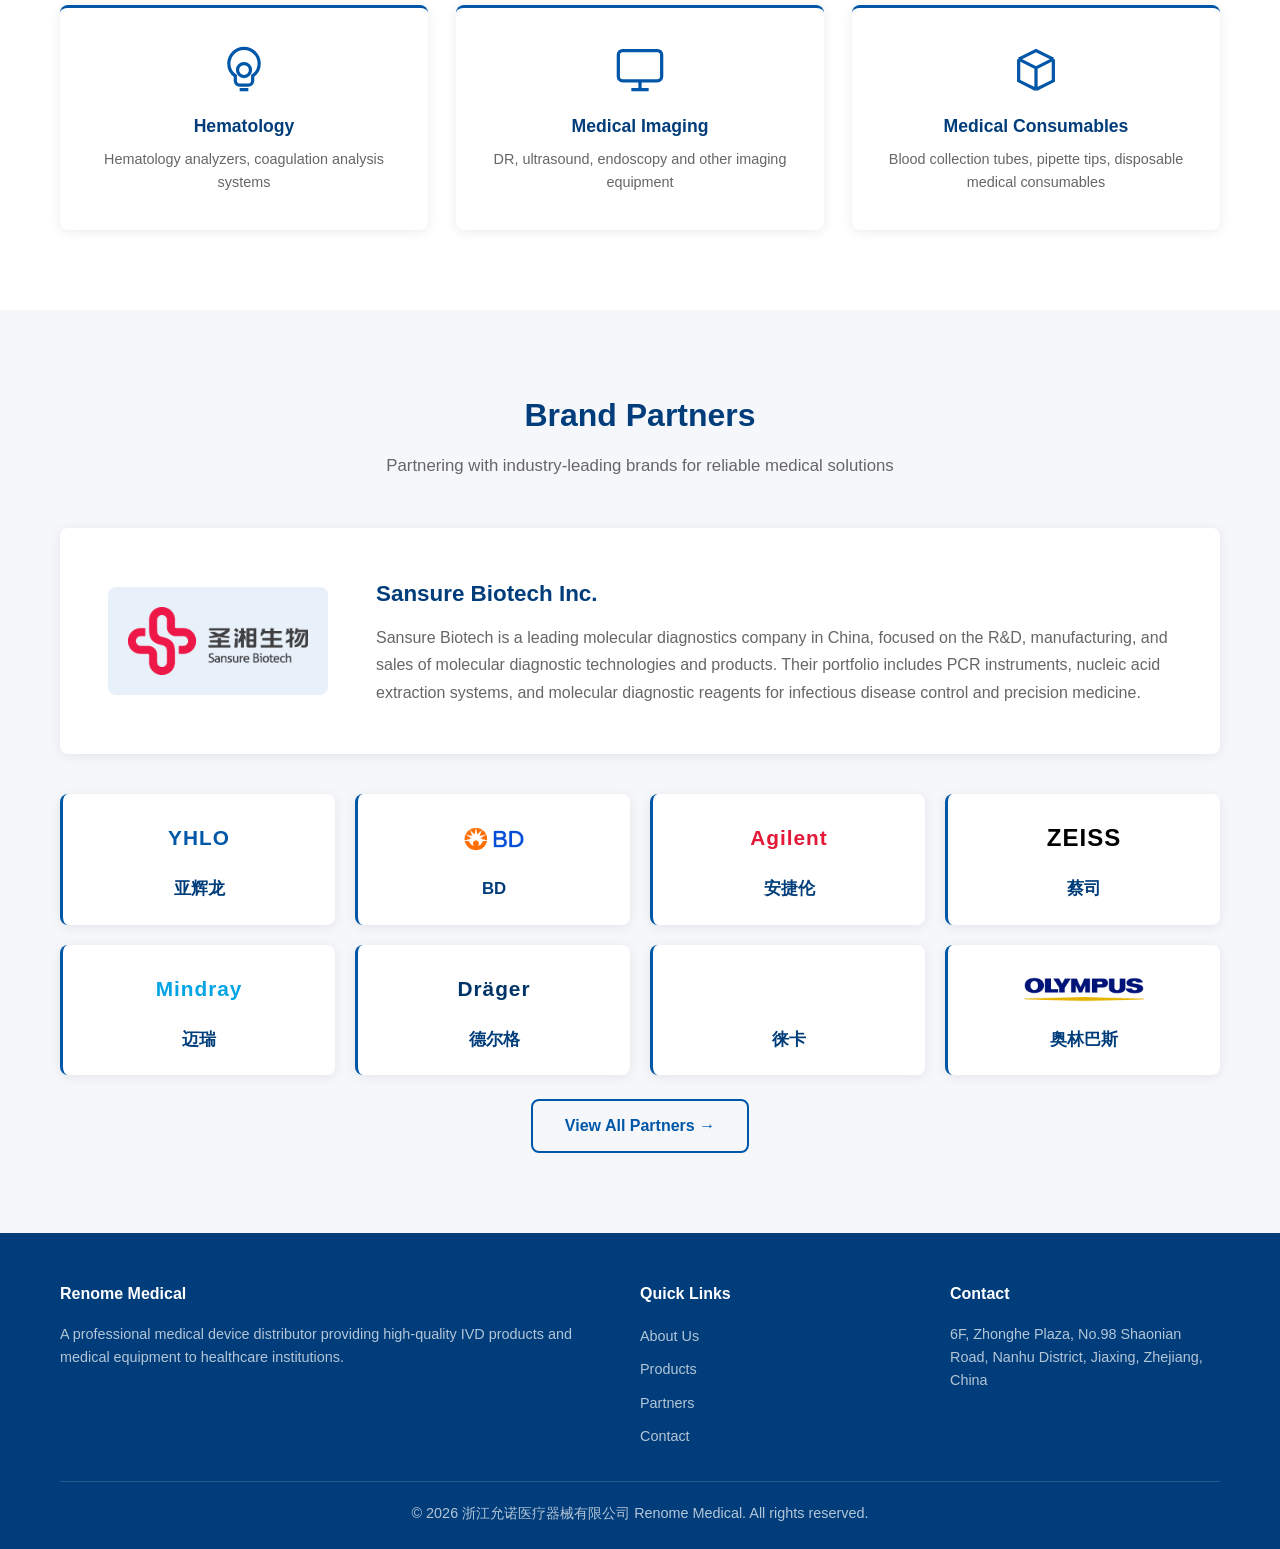
==== commit 7f6304b0: "Add downloaded brand logos: BD, Haier, Olympus, Leica, Lumenis, Dakewe, GeneMind" ====
--- a/index.html
+++ b/index.html
@@ -140,13 +140,13 @@
       </div>
       <div class="partner-grid fade-in" style="margin-top:24px">
         <div class="partner-card"><div class="brand-logo"><span class="brand-logo-text">YHLO</span></div><div class="brand-cn">亚辉龙</div></div>
-        <div class="partner-card"><div class="brand-logo"><span class="brand-logo-text" style="color:#00569c;font-size:1.6rem">BD</span></div><div class="brand-cn">BD</div></div>
+        <div class="partner-card"><div class="brand-logo"><img src="images/partners/bd.png" alt="BD"></div><div class="brand-cn">BD</div></div>
         <div class="partner-card"><div class="brand-logo"><span class="brand-logo-text" style="color:#e31937">Agilent</span></div><div class="brand-cn">安捷伦</div></div>
         <div class="partner-card"><div class="brand-logo"><span class="brand-logo-text" style="color:#000;font-size:1.5rem">ZEISS</span></div><div class="brand-cn">蔡司</div></div>
         <div class="partner-card"><div class="brand-logo"><span class="brand-logo-text" style="color:#00a4e4">Mindray</span></div><div class="brand-cn">迈瑞</div></div>
         <div class="partner-card"><div class="brand-logo"><span class="brand-logo-text" style="color:#003366">Dräger</span></div><div class="brand-cn">德尔格</div></div>
-        <div class="partner-card"><div class="brand-logo"><span class="brand-logo-text" style="color:#e60012">Leica</span></div><div class="brand-cn">徕卡</div></div>
-        <div class="partner-card"><div class="brand-logo"><span class="brand-logo-text" style="color:#08326d">Olympus</span></div><div class="brand-cn">奥林巴斯</div></div>
+        <div class="partner-card"><div class="brand-logo"><img src="images/partners/leica.svg" alt="Leica"></div><div class="brand-cn">徕卡</div></div>
+        <div class="partner-card"><div class="brand-logo"><img src="images/partners/olympus.png" alt="Olympus"></div><div class="brand-cn">奥林巴斯</div></div>
       </div>
       <div style="text-align:center;margin-top:24px" class="fade-in">
         <a href="partners.html" class="btn btn-outline" data-cn="查看全部合作伙伴 →" data-en="View All Partners →">查看全部合作伙伴 →</a>
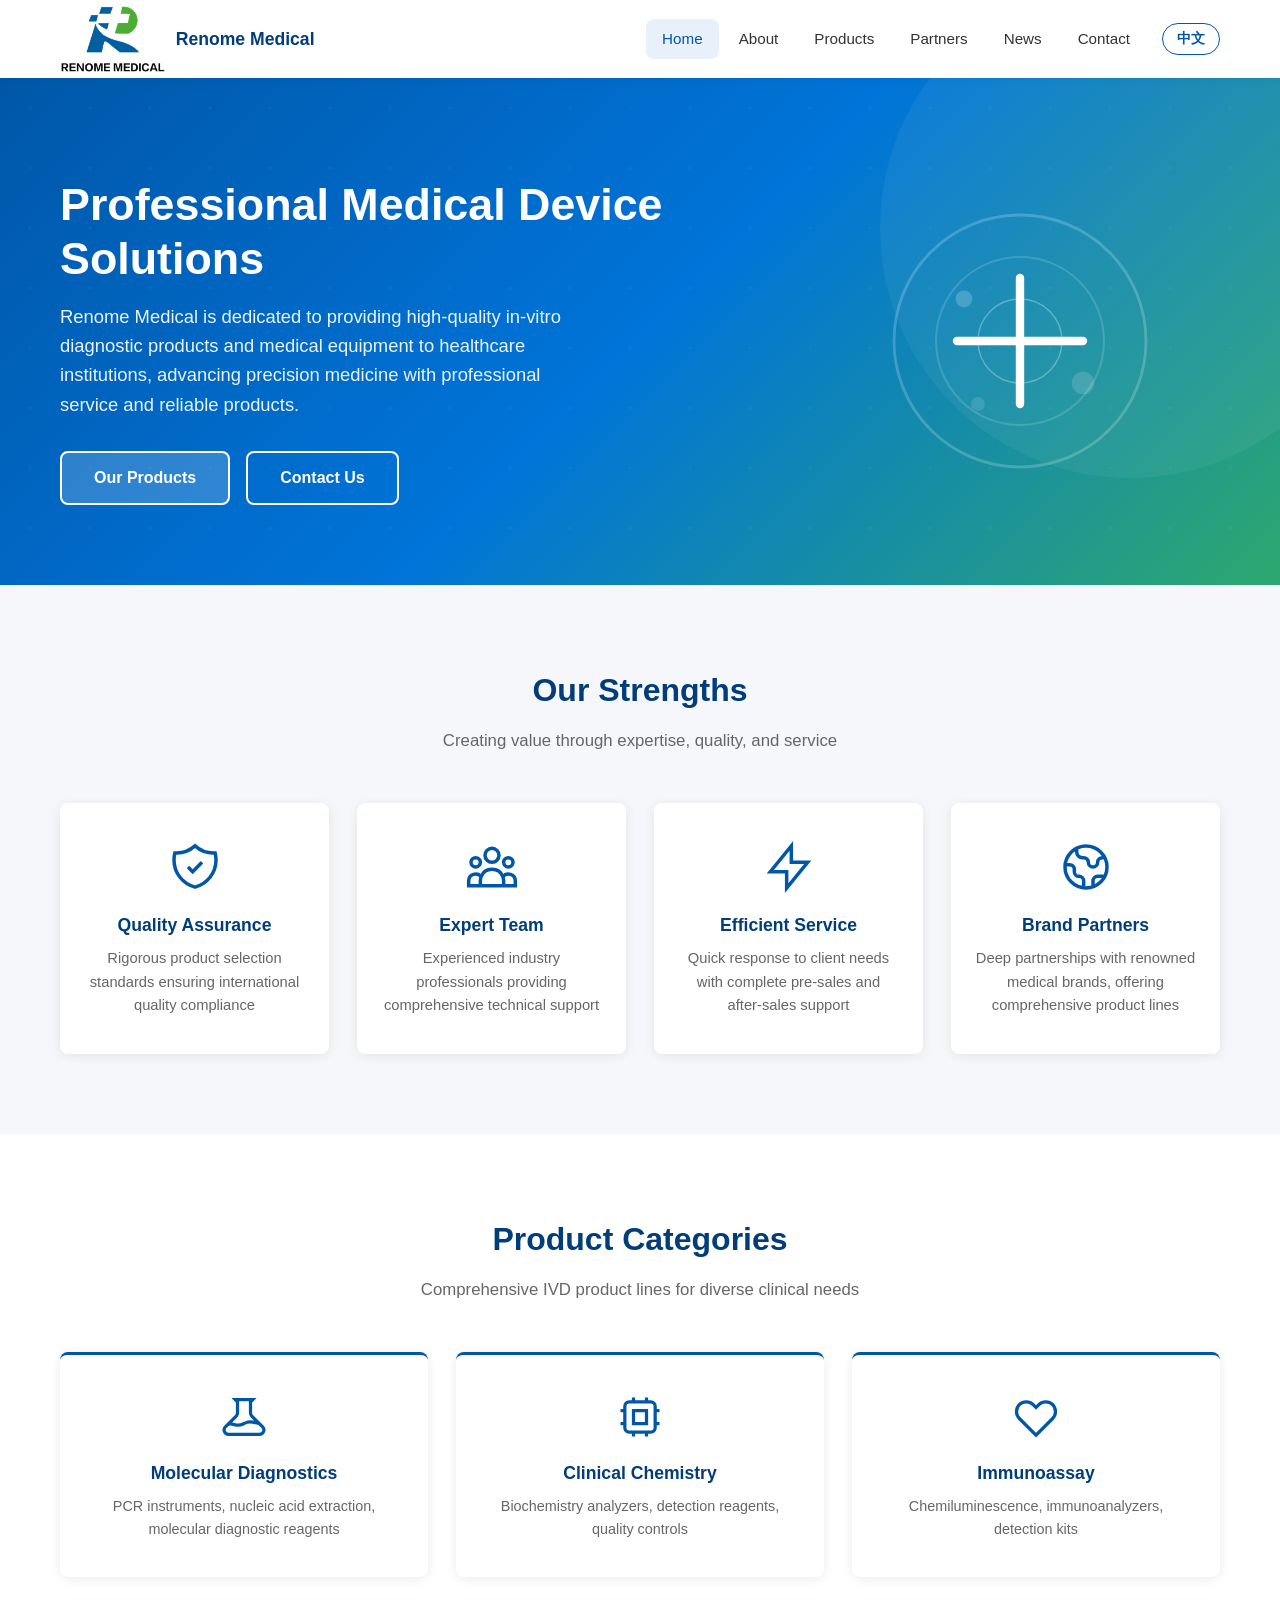
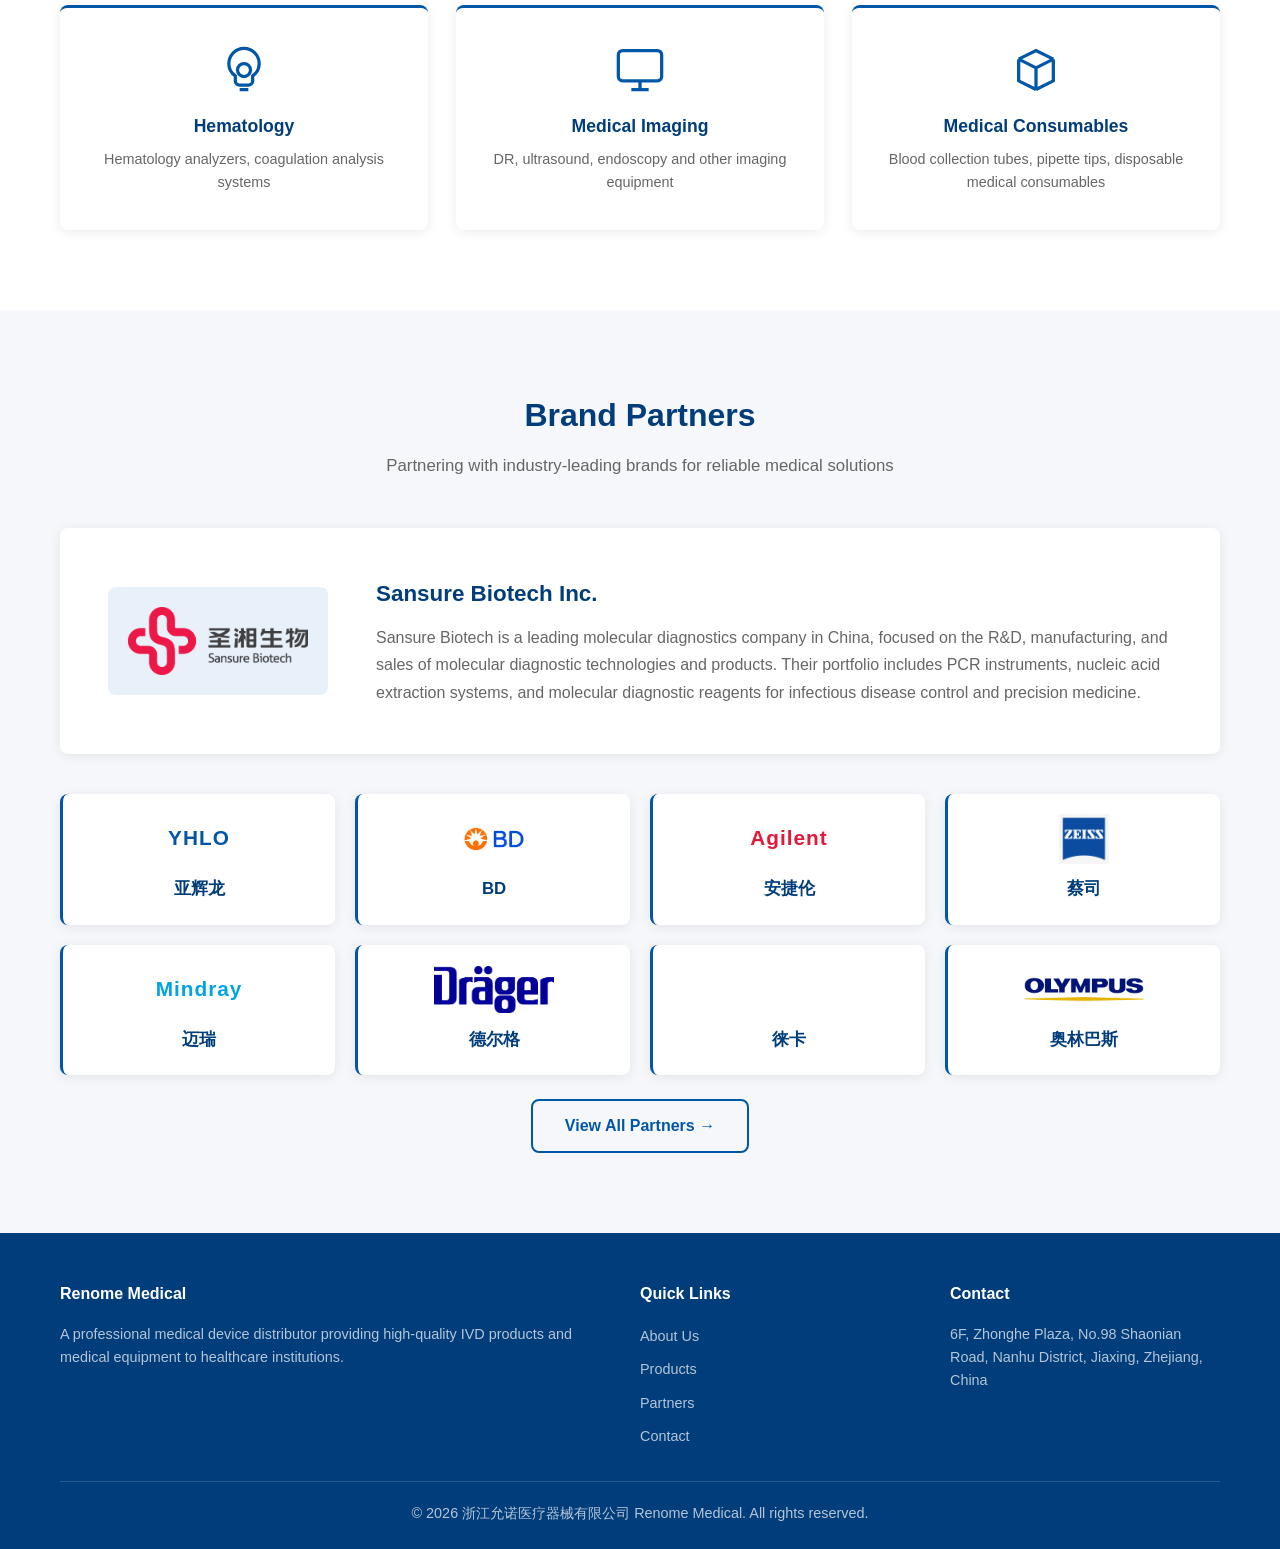
==== commit 110d6643: "Add ZEISS and Draeger logos" ====
--- a/index.html
+++ b/index.html
@@ -142,9 +142,9 @@
         <div class="partner-card"><div class="brand-logo"><span class="brand-logo-text">YHLO</span></div><div class="brand-cn">亚辉龙</div></div>
         <div class="partner-card"><div class="brand-logo"><img src="images/partners/bd.png" alt="BD"></div><div class="brand-cn">BD</div></div>
         <div class="partner-card"><div class="brand-logo"><span class="brand-logo-text" style="color:#e31937">Agilent</span></div><div class="brand-cn">安捷伦</div></div>
-        <div class="partner-card"><div class="brand-logo"><span class="brand-logo-text" style="color:#000;font-size:1.5rem">ZEISS</span></div><div class="brand-cn">蔡司</div></div>
+        <div class="partner-card"><div class="brand-logo"><img src="images/partners/zeiss.png" alt="ZEISS"></div><div class="brand-cn">蔡司</div></div>
         <div class="partner-card"><div class="brand-logo"><span class="brand-logo-text" style="color:#00a4e4">Mindray</span></div><div class="brand-cn">迈瑞</div></div>
-        <div class="partner-card"><div class="brand-logo"><span class="brand-logo-text" style="color:#003366">Dräger</span></div><div class="brand-cn">德尔格</div></div>
+        <div class="partner-card"><div class="brand-logo"><img src="images/partners/draeger.png" alt="Dräger"></div><div class="brand-cn">德尔格</div></div>
         <div class="partner-card"><div class="brand-logo"><img src="images/partners/leica.svg" alt="Leica"></div><div class="brand-cn">徕卡</div></div>
         <div class="partner-card"><div class="brand-logo"><img src="images/partners/olympus.png" alt="Olympus"></div><div class="brand-cn">奥林巴斯</div></div>
       </div>
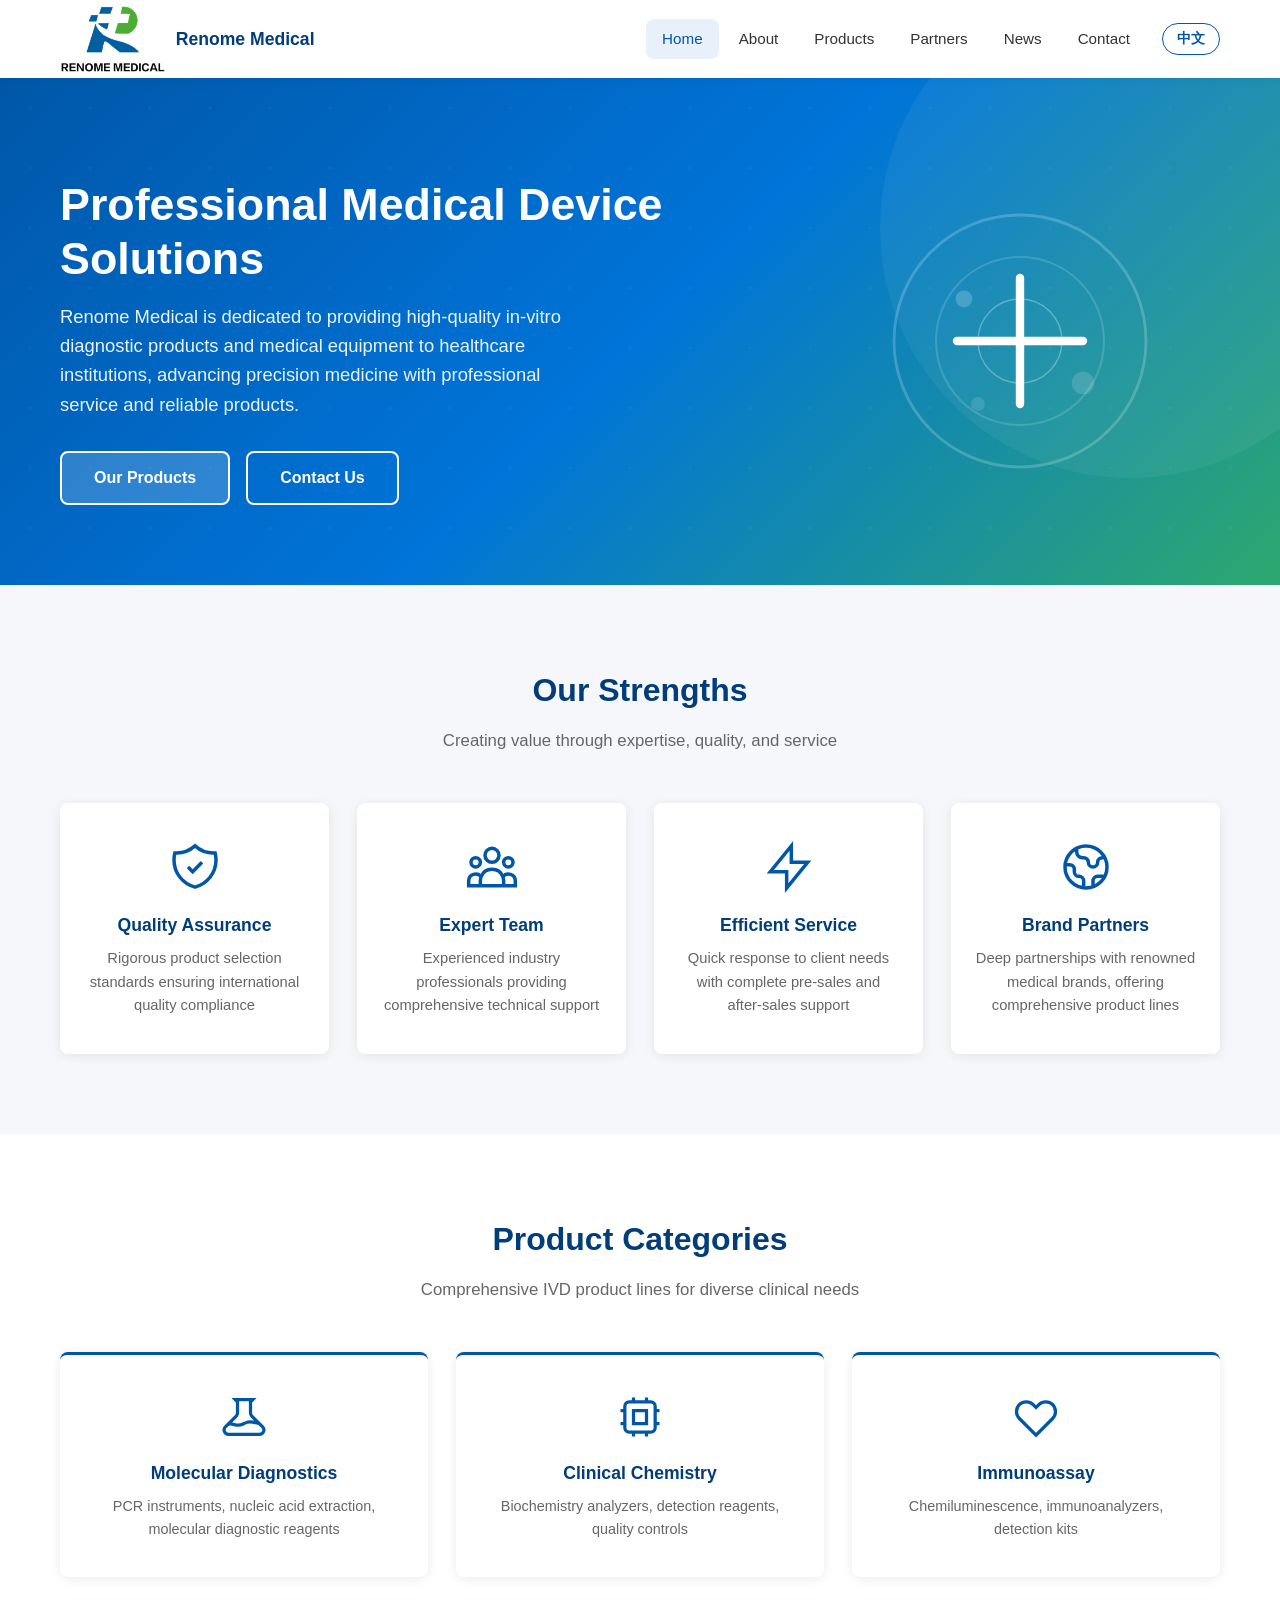
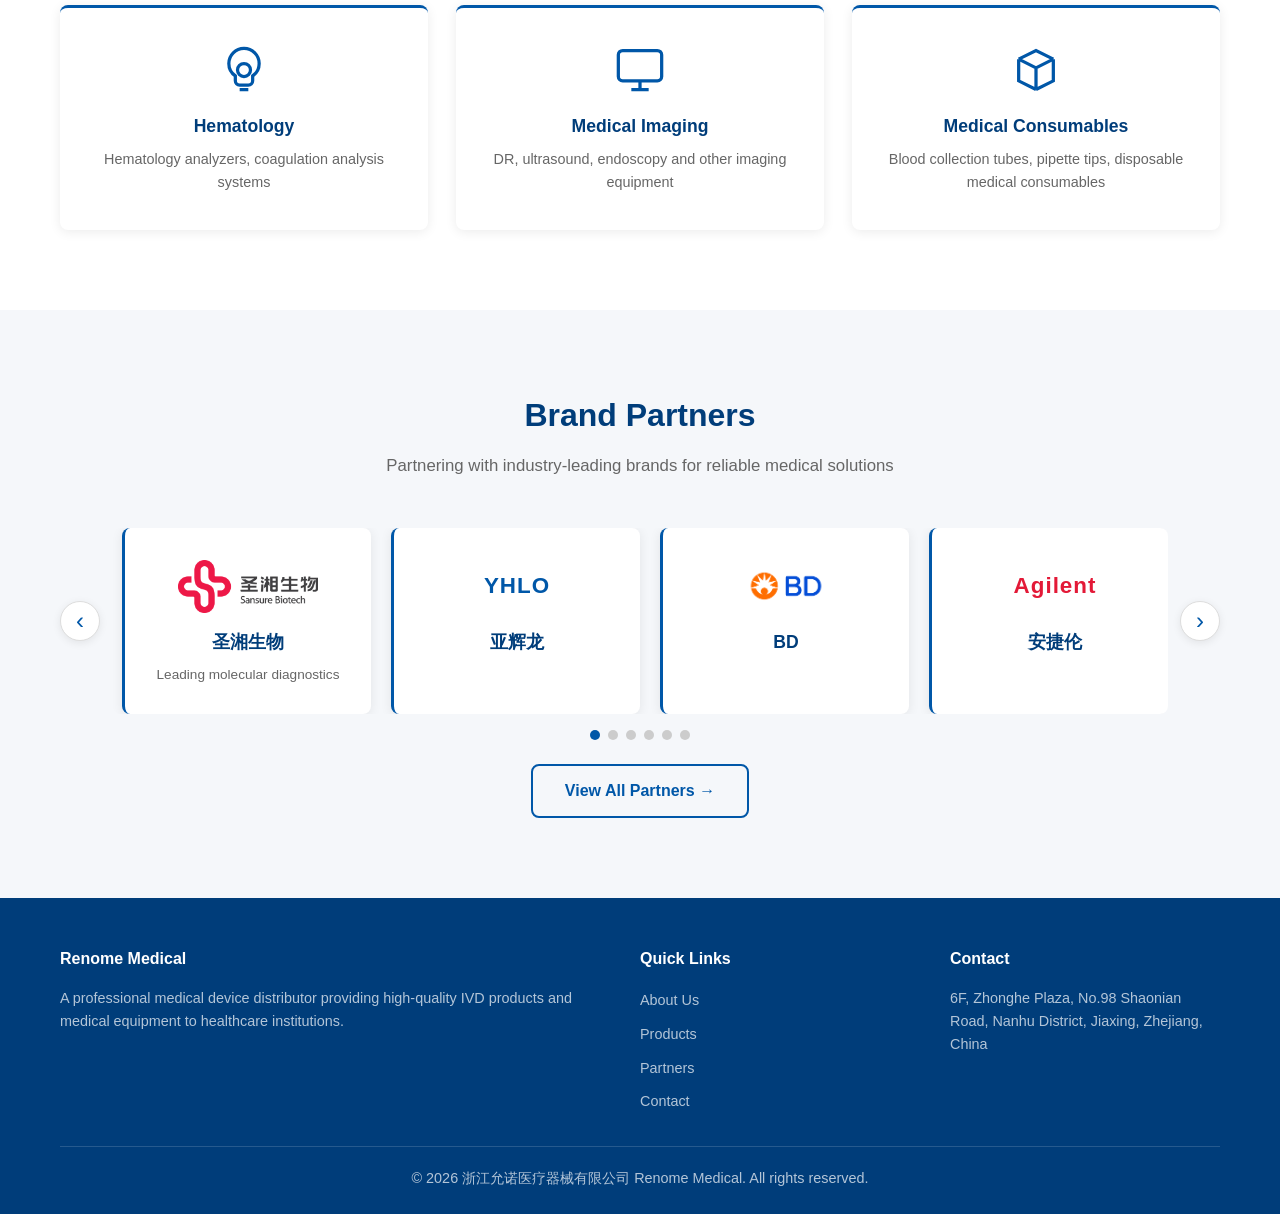
==== commit b96a31a8: "feat: partner carousel with swipe support" ====
--- a/index.html
+++ b/index.html
@@ -131,23 +131,52 @@
     <div class="container">
       <h2 class="section-title fade-in" data-cn="品牌合作伙伴" data-en="Brand Partners">品牌合作伙伴</h2>
       <p class="section-subtitle fade-in" data-cn="携手行业领先品牌，提供可靠的医疗解决方案" data-en="Partnering with industry-leading brands for reliable medical solutions">携手行业领先品牌，提供可靠的医疗解决方案</p>
-      <div class="partner-featured fade-in">
-        <div class="partner-logo"><img src="images/sansure-logo.png" alt="Sansure Biotech 圣湘生物"></div>
-        <div class="partner-info">
-          <h3 data-cn="圣湘生物科技股份有限公司" data-en="Sansure Biotech Inc.">圣湘生物科技股份有限公司</h3>
-          <p data-cn="圣湘生物是国内领先的分子诊断企业，专注于分子诊断技术和产品的研发、生产与销售。公司产品涵盖PCR仪器、核酸提取系统、分子诊断试剂等，广泛应用于传染病防控、精准医疗等领域。" data-en="Sansure Biotech is a leading molecular diagnostics company in China, focused on the R&D, manufacturing, and sales of molecular diagnostic technologies and products. Their portfolio includes PCR instruments, nucleic acid extraction systems, and molecular diagnostic reagents for infectious disease control and precision medicine.">圣湘生物是国内领先的分子诊断企业，专注于分子诊断技术和产品的研发、生产与销售。</p>
-        </div>
-      </div>
-      <div class="partner-grid fade-in" style="margin-top:24px">
-        <div class="partner-card"><div class="brand-logo"><span class="brand-logo-text">YHLO</span></div><div class="brand-cn">亚辉龙</div></div>
-        <div class="partner-card"><div class="brand-logo"><img src="images/partners/bd.png" alt="BD"></div><div class="brand-cn">BD</div></div>
-        <div class="partner-card"><div class="brand-logo"><span class="brand-logo-text" style="color:#e31937">Agilent</span></div><div class="brand-cn">安捷伦</div></div>
-        <div class="partner-card"><div class="brand-logo"><img src="images/partners/zeiss.png" alt="ZEISS"></div><div class="brand-cn">蔡司</div></div>
-        <div class="partner-card"><div class="brand-logo"><span class="brand-logo-text" style="color:#00a4e4">Mindray</span></div><div class="brand-cn">迈瑞</div></div>
-        <div class="partner-card"><div class="brand-logo"><img src="images/partners/draeger.png" alt="Dräger"></div><div class="brand-cn">德尔格</div></div>
-        <div class="partner-card"><div class="brand-logo"><img src="images/partners/leica.svg" alt="Leica"></div><div class="brand-cn">徕卡</div></div>
-        <div class="partner-card"><div class="brand-logo"><img src="images/partners/olympus.png" alt="Olympus"></div><div class="brand-cn">奥林巴斯</div></div>
-      </div>
+      <div class="partner-carousel fade-in">
+        <button class="carousel-btn carousel-prev" onclick="partnerCarousel(-1)" aria-label="Previous">‹</button>
+        <div class="carousel-viewport">
+          <div class="carousel-track" id="partnerTrack">
+            <div class="carousel-card">
+              <div class="brand-logo"><img src="images/sansure-logo.png" alt="Sansure Biotech 圣湘生物"></div>
+              <div class="brand-cn">圣湘生物</div>
+              <div class="brand-desc" data-cn="分子诊断领先企业" data-en="Leading molecular diagnostics">分子诊断领先企业</div>
+            </div>
+            <div class="carousel-card">
+              <div class="brand-logo"><span class="brand-logo-text">YHLO</span></div>
+              <div class="brand-cn">亚辉龙</div>
+            </div>
+            <div class="carousel-card">
+              <div class="brand-logo"><img src="images/partners/bd.png" alt="BD"></div>
+              <div class="brand-cn">BD</div>
+            </div>
+            <div class="carousel-card">
+              <div class="brand-logo"><span class="brand-logo-text" style="color:#e31937">Agilent</span></div>
+              <div class="brand-cn">安捷伦</div>
+            </div>
+            <div class="carousel-card">
+              <div class="brand-logo"><img src="images/partners/zeiss.png" alt="ZEISS"></div>
+              <div class="brand-cn">蔡司</div>
+            </div>
+            <div class="carousel-card">
+              <div class="brand-logo"><span class="brand-logo-text" style="color:#00a4e4">Mindray</span></div>
+              <div class="brand-cn">迈瑞</div>
+            </div>
+            <div class="carousel-card">
+              <div class="brand-logo"><img src="images/partners/draeger.png" alt="Dräger"></div>
+              <div class="brand-cn">德尔格</div>
+            </div>
+            <div class="carousel-card">
+              <div class="brand-logo"><img src="images/partners/leica.svg" alt="Leica"></div>
+              <div class="brand-cn">徕卡</div>
+            </div>
+            <div class="carousel-card">
+              <div class="brand-logo"><img src="images/partners/olympus.png" alt="Olympus"></div>
+              <div class="brand-cn">奥林巴斯</div>
+            </div>
+          </div>
+        </div>
+        <button class="carousel-btn carousel-next" onclick="partnerCarousel(1)" aria-label="Next">›</button>
+      </div>
+      <div class="carousel-dots fade-in" id="carouselDots"></div>
       <div style="text-align:center;margin-top:24px" class="fade-in">
         <a href="partners.html" class="btn btn-outline" data-cn="查看全部合作伙伴 →" data-en="View All Partners →">查看全部合作伙伴 →</a>
       </div>
--- a/css/style.css
+++ b/css/style.css
@@ -69,12 +69,40 @@
 
 /* ===== Partners ===== */
 .partners{background:var(--gray)}
-.partner-featured{background:#fff;border-radius:var(--radius);padding:48px;box-shadow:var(--shadow);display:flex;align-items:center;gap:48px;margin-bottom:40px}
-.partner-featured .partner-logo{flex:0 0 220px;min-height:100px;background:var(--blue-light);border-radius:var(--radius);display:flex;align-items:center;justify-content:center;font-size:1.4rem;font-weight:700;color:var(--blue);padding:20px}
-.partner-featured .partner-logo img{max-width:180px;max-height:80px;object-fit:contain}
+/* ===== Marquee ===== */
+.marquee{overflow:hidden;padding:20px 0;margin-bottom:48px;position:relative;mask-image:linear-gradient(to right,transparent,#000 10%,#000 90%,transparent);-webkit-mask-image:linear-gradient(to right,transparent,#000 10%,#000 90%,transparent)}
+.marquee-track{display:flex;gap:48px;animation:marquee-scroll 30s linear infinite;width:max-content}
+.marquee-track:hover{animation-play-state:paused}
+.marquee-item{flex:0 0 auto;display:flex;align-items:center;gap:12px;padding:12px 20px;background:#fff;border-radius:var(--radius);box-shadow:0 1px 6px rgba(0,0,0,.06);transition:transform var(--transition)}
+.marquee-item:hover{transform:translateY(-2px)}
+.marquee-logo{width:48px;height:48px;display:flex;align-items:center;justify-content:center;flex-shrink:0}
+.marquee-logo img{max-width:48px;max-height:48px;object-fit:contain}
+.marquee-logo .brand-logo-text{font-size:1rem;font-weight:700}
+.marquee-item span{font-size:.85rem;color:var(--text);font-weight:600;white-space:nowrap}
+@keyframes marquee-scroll{0%{transform:translateX(0)}100%{transform:translateX(-50%)}}
+.partner-featured{background:#fff;border-radius:var(--radius);padding:32px;box-shadow:var(--shadow);display:flex;align-items:center;gap:24px;margin-bottom:0;transition:all var(--transition)}
+.partner-featured:hover{transform:translateY(-3px);box-shadow:0 6px 24px rgba(0,0,0,.12)}
+.partner-featured .partner-logo{flex:0 0 140px;min-height:80px;background:var(--blue-light);border-radius:var(--radius);display:flex;align-items:center;justify-content:center;font-size:1.4rem;font-weight:700;color:var(--blue);padding:16px}
+.partner-featured .partner-logo img{max-width:120px;max-height:60px;object-fit:contain}
 .partner-featured .partner-info{flex:1}
 .partner-featured h3{font-size:1.4rem;color:var(--blue-dark);margin-bottom:12px}
 .partner-featured p{color:var(--text-light);line-height:1.7}
+/* Partner Carousel */
+.partner-carousel{position:relative;display:flex;align-items:center;gap:12px}
+.carousel-viewport{overflow:hidden;flex:1;border-radius:var(--radius)}
+.carousel-track{display:flex;transition:transform .4s ease}
+.carousel-card{flex:0 0 calc(25% - 15px);margin:0 10px;background:#fff;border-radius:var(--radius);padding:28px 16px;text-align:center;box-shadow:var(--shadow);transition:transform var(--transition);border-left:3px solid var(--blue);display:flex;flex-direction:column;align-items:center;gap:8px}
+.carousel-card:hover{transform:translateY(-4px)}
+.carousel-card .brand-logo{height:60px;display:flex;align-items:center;justify-content:center;margin-bottom:4px}
+.carousel-card .brand-logo img{max-height:60px;max-width:140px;object-fit:contain}
+.carousel-card .brand-logo-text{font-size:1.4rem;font-weight:700;color:var(--blue);letter-spacing:1px}
+.carousel-card .brand-cn{font-size:1.1rem;font-weight:600;color:var(--blue-dark)}
+.carousel-card .brand-desc{font-size:.85rem;color:var(--text-light)}
+.carousel-btn{background:#fff;border:1px solid #ddd;border-radius:50%;width:40px;height:40px;font-size:1.5rem;cursor:pointer;display:flex;align-items:center;justify-content:center;color:var(--blue);transition:all var(--transition);flex-shrink:0;box-shadow:0 2px 8px rgba(0,0,0,.08)}
+.carousel-btn:hover{background:var(--blue);color:#fff;border-color:var(--blue)}
+.carousel-dots{display:flex;justify-content:center;gap:8px;margin-top:16px}
+.carousel-dot{width:10px;height:10px;border-radius:50%;background:#ccc;border:none;cursor:pointer;transition:background .3s}
+.carousel-dot.active{background:var(--blue)}
 .partner-grid{display:grid;grid-template-columns:repeat(4,1fr);gap:20px}
 .partner-slot{background:#fff;border-radius:var(--radius);padding:32px;text-align:center;box-shadow:var(--shadow);color:var(--text-light);font-size:.9rem;border:2px dashed #ddd}
 .partner-category{margin-bottom:48px}
@@ -148,6 +176,7 @@
   .contact-grid{grid-template-columns:1fr}
   .footer-grid{grid-template-columns:1fr}
   .partner-featured{flex-direction:column;text-align:center}
+  .carousel-card{flex:0 0 calc(33.333% - 15px)}
 }
 @media(max-width:768px){
   .nav{position:fixed;top:78px;left:0;right:0;background:#fff;flex-direction:column;padding:20px;box-shadow:var(--shadow);transform:translateY(-120%);transition:transform var(--transition);z-index:999}
@@ -158,5 +187,7 @@
   .section{padding:60px 0}
   .strengths-grid,.products-grid{grid-template-columns:1fr}
   .partner-grid{grid-template-columns:repeat(2,1fr)}
+  .carousel-card{flex:0 0 calc(50% - 15px)}
+  .carousel-btn{width:32px;height:32px;font-size:1.2rem}
   .values-grid{grid-template-columns:1fr}
 }
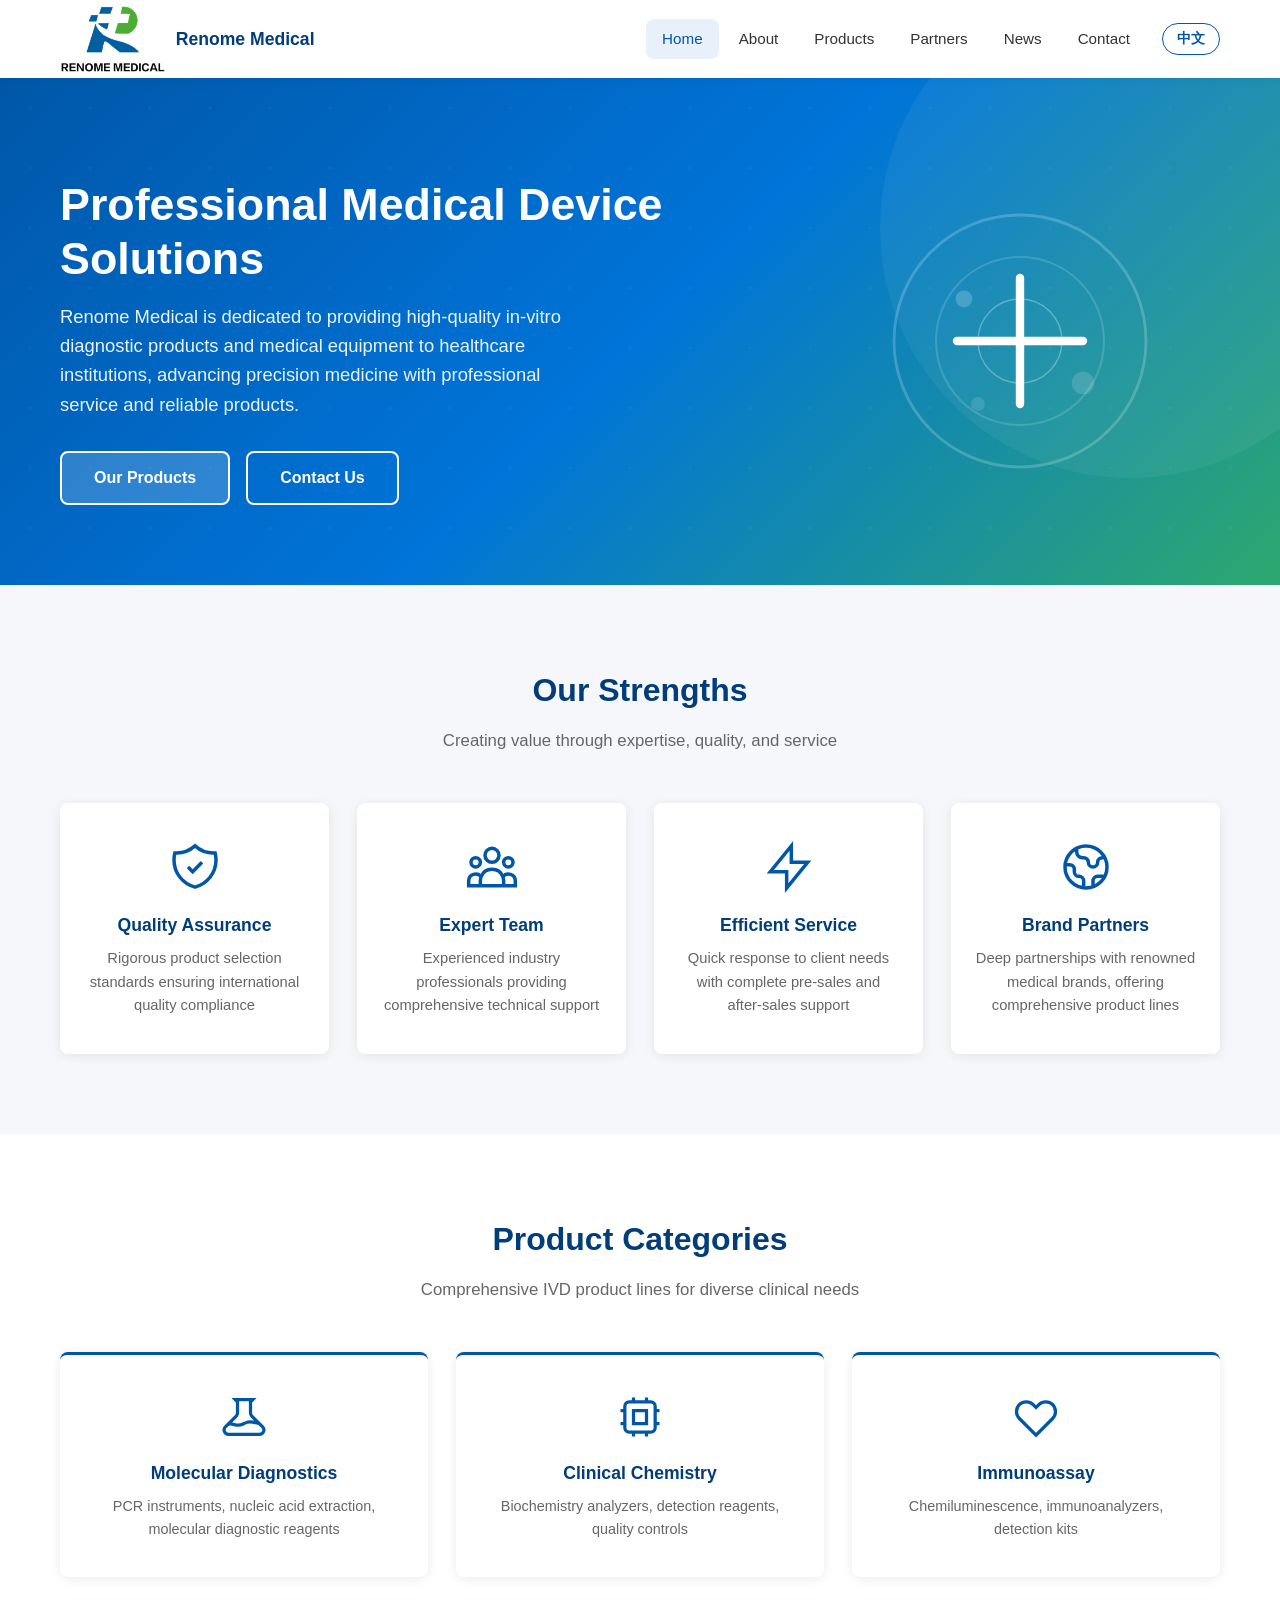
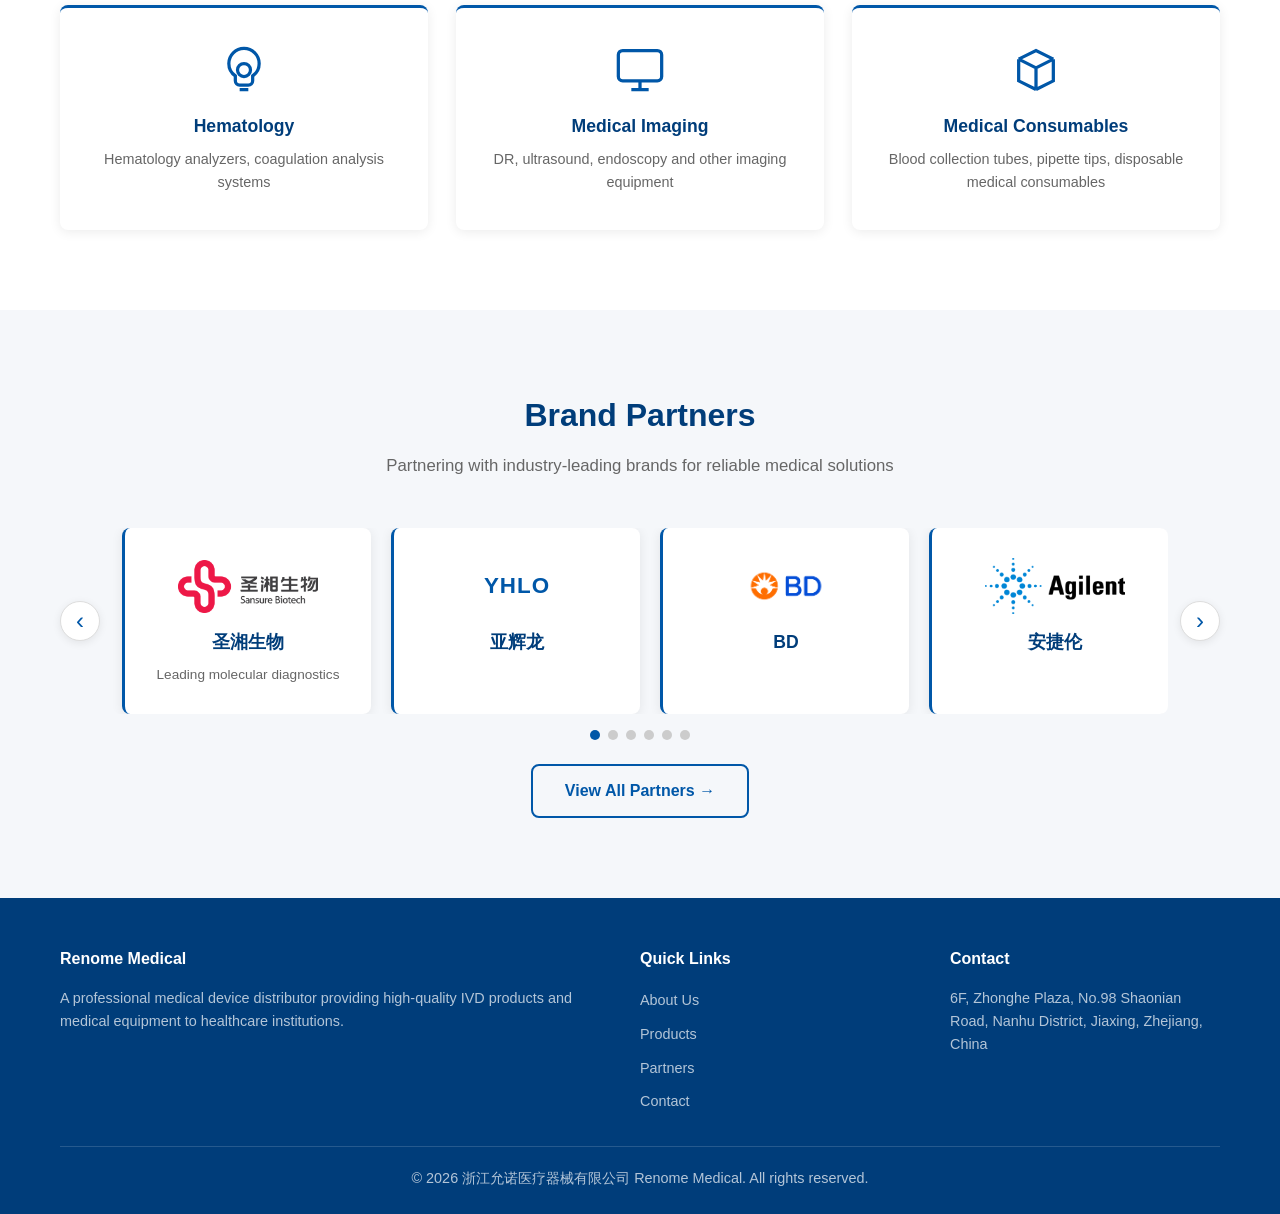
==== commit 8b9a5dff: "add agilent logo image" ====
--- a/index.html
+++ b/index.html
@@ -149,7 +149,7 @@
               <div class="brand-cn">BD</div>
             </div>
             <div class="carousel-card">
-              <div class="brand-logo"><span class="brand-logo-text" style="color:#e31937">Agilent</span></div>
+              <div class="brand-logo"><img src="images/partners/agilent.png" alt="Agilent"></div>
               <div class="brand-cn">安捷伦</div>
             </div>
             <div class="carousel-card">
@@ -165,7 +165,7 @@
               <div class="brand-cn">德尔格</div>
             </div>
             <div class="carousel-card">
-              <div class="brand-logo"><img src="images/partners/leica.svg" alt="Leica"></div>
+              <div class="brand-logo"><img src="images/partners/leica.jpg" alt="Leica"></div>
               <div class="brand-cn">徕卡</div>
             </div>
             <div class="carousel-card">
